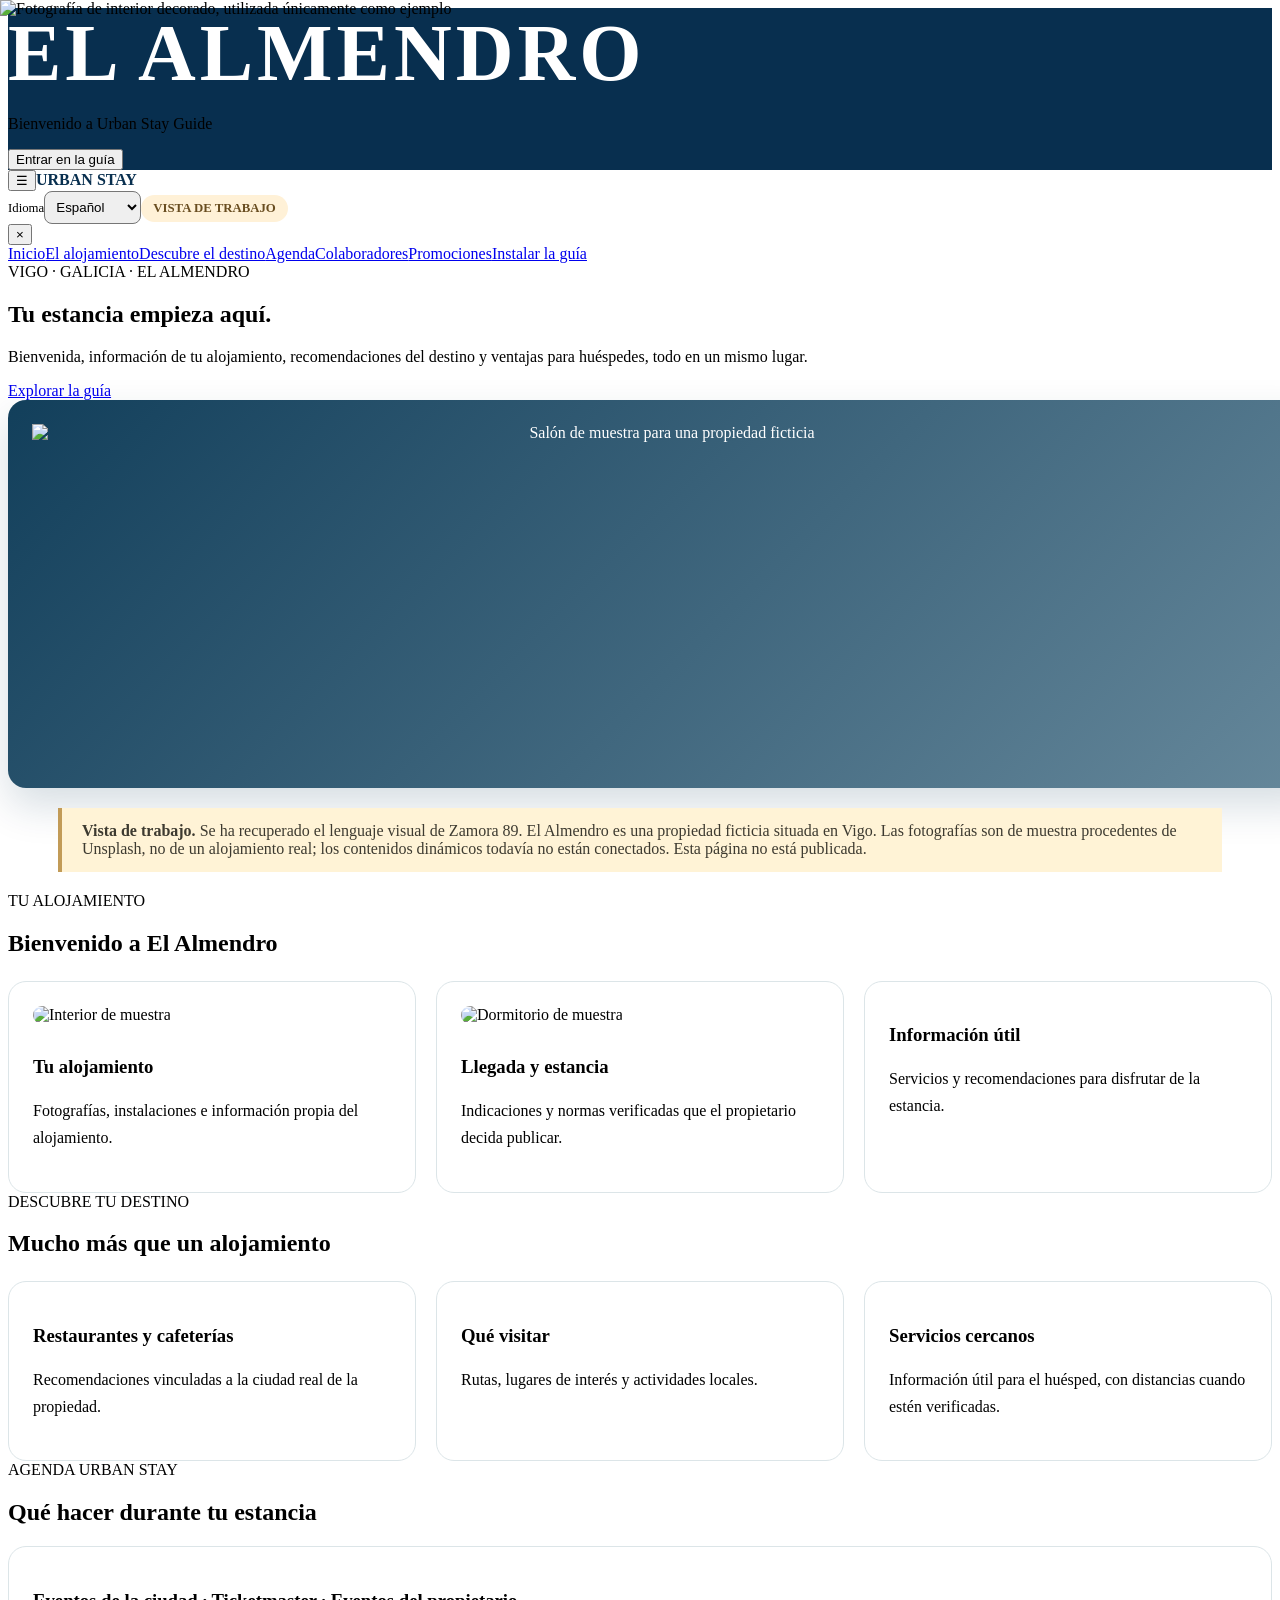
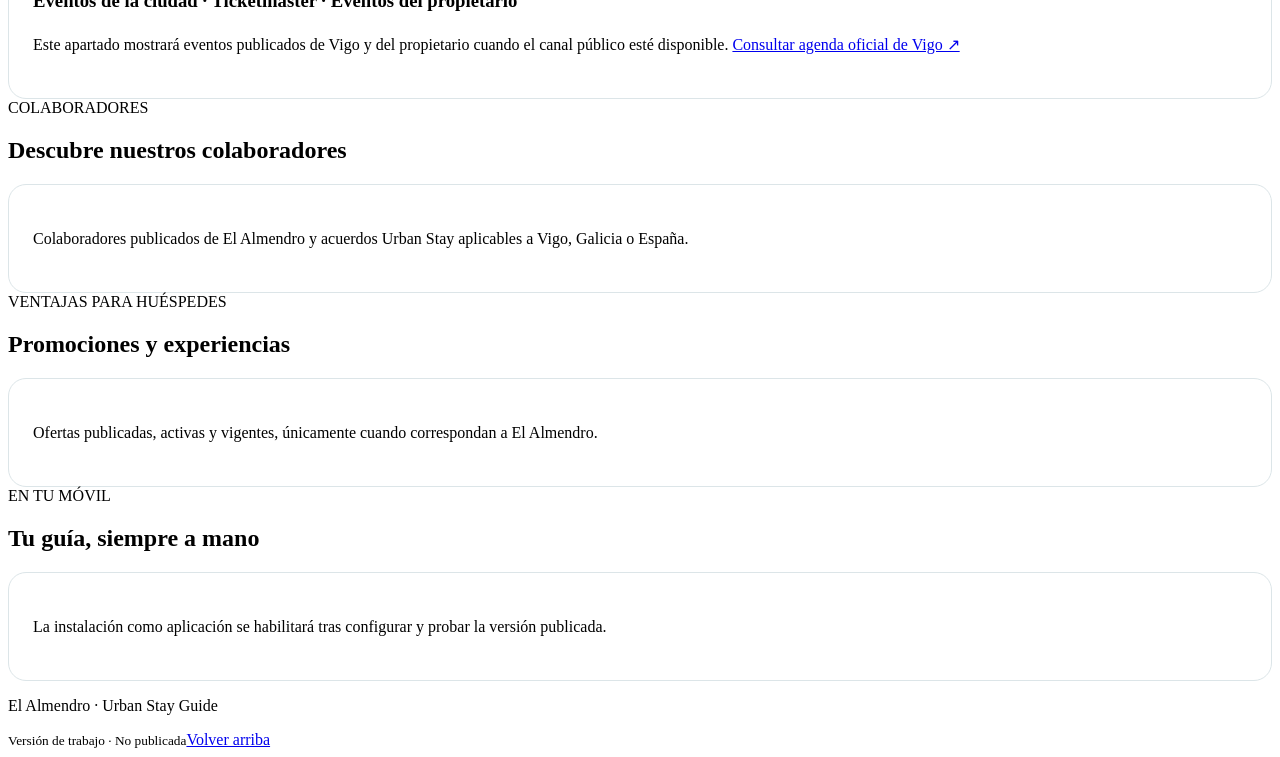
==== index.html @ 20707f58 "Add El Almendro preview index.html" ====
<!doctype html>
<html lang="es" data-property-slug="el-almendro" data-public-api="https://wojfialcbjkviwyjiaqa.supabase.co/functions/v1/guest-guide-feed"><head><meta charset="utf-8"><meta name="viewport" content="width=device-width,initial-scale=1,viewport-fit=cover"><meta name="robots" content="noindex,nofollow"><meta name="theme-color" content="#082f4f"><title>El Almendro · Urban Stay Guide | Vista de prueba</title>
<link rel="stylesheet" href="styles.css">
<style>.welcome{background:#082f4f}.welcome>img{position:absolute;inset:0;width:100%;height:100%;object-fit:cover}.hero .preview-photo{width:100%;min-height:340px;object-fit:cover;border-radius:18px;box-shadow:0 18px 40px rgba(8,47,79,.16)}.sample-photo{width:100%;height:205px;object-fit:cover;border-radius:13px;margin-bottom:14px}.photo-caption{font-size:.8rem;color:#687b84}.guide-panel{overflow:hidden}.welcome__content h1{color:#fff}.welcome__content{position:relative}.preview-note{padding:14px 20px;background:#fff3d6;border-left:4px solid #c29b57;color:#3d3a30;margin:20px auto;max-width:1120px}.section{scroll-margin-top:90px}.preview-photo{display:grid;place-items:center;min-height:280px;background:linear-gradient(135deg,#123f5b,#66889b);color:#fff;text-align:center;padding:24px;border-radius:16px}.guide-panel{background:#fff;border:1px solid #dce5e8;border-radius:18px;padding:24px}.guide-panel p{line-height:1.7}.preview-grid{display:grid;grid-template-columns:repeat(auto-fit,minmax(240px,1fr));gap:20px;margin-top:24px}.preview-badge{display:inline-block;background:#fff1d7;color:#694d20;padding:6px 12px;border-radius:99px;font-size:.8rem;font-weight:700}</style>
</head><body>
<div class="welcome" id="welcome"><img src="https://images.unsplash.com/photo-1600210492486-724fe5c67fb0?auto=format&fit=crop&w=1600&q=85" alt="Fotografía de interior decorado, utilizada únicamente como ejemplo"><div class="welcome__shade"></div><div class="welcome__content"><div style="font-size:clamp(2rem,8vw,5rem);font-weight:800;letter-spacing:.05em;color:white">EL ALMENDRO</div><p>Bienvenido a Urban Stay Guide</p><button class="button button--gold" id="enterBtn">Entrar en la guía</button></div></div>
<header class="topbar"><button class="icon-button" id="menuBtn" aria-expanded="false" aria-label="Abrir menú">☰</button><a class="brand" href="#inicio" style="font-weight:800;color:#082f4f;text-decoration:none">URBAN STAY</a><div class="topbar__actions"><label for="guide-language" style="font-size:.8rem">Idioma</label><select id="guide-language" aria-label="Idioma de la guía" style="padding:7px;border-radius:8px"><option value="es">Español</option><option value="en">English</option><option value="fr">Français</option><option value="pt">Português</option><option value="de">Deutsch</option></select><span class="preview-badge">VISTA DE TRABAJO</span></div></header>
<aside class="drawer" id="drawer" aria-hidden="true"><button class="drawer__close" id="closeMenu" aria-label="Cerrar menú">×</button><nav><a href="#inicio">Inicio</a><a href="#apartamento">El alojamiento</a><a href="#destino">Descubre el destino</a><a href="#eventos">Agenda</a><a href="#colaboradores">Colaboradores</a><a href="#promociones">Promociones</a><a href="#instalar">Instalar la guía</a></nav></aside><div class="scrim" id="scrim"></div>
<main><section class="hero section" id="inicio"><div class="hero__copy"><span class="eyebrow">VIGO · GALICIA · EL ALMENDRO</span><h1>Tu estancia empieza aquí.</h1><p>Bienvenida, información de tu alojamiento, recomendaciones del destino y ventajas para huéspedes, todo en un mismo lugar.</p><div class="hero__actions"><a class="button" href="#apartamento">Explorar la guía</a></div></div><img class="preview-photo" src="https://images.unsplash.com/photo-1600210492486-724fe5c67fb0?auto=format&fit=crop&w=1600&q=85" alt="Salón de muestra para una propiedad ficticia"></section>
<div class="preview-note"><strong>Vista de trabajo.</strong> Se ha recuperado el lenguaje visual de Zamora 89. El Almendro es una propiedad ficticia situada en Vigo. Las fotografías son de muestra procedentes de Unsplash, no de un alojamiento real; los contenidos dinámicos todavía no están conectados. Esta página no está publicada.</div>
<section class="section" id="apartamento"><span class="eyebrow">TU ALOJAMIENTO</span><h2>Bienvenido a El Almendro</h2><div class="preview-grid"><article class="guide-panel"><img class="sample-photo" src="https://images.unsplash.com/photo-1600607687920-4e2a09cf159d?auto=format&fit=crop&w=1100&q=85" alt="Interior de muestra"><h3>Tu alojamiento</h3><p>Fotografías, instalaciones e información propia del alojamiento.</p></article><article class="guide-panel"><img class="sample-photo" src="https://images.unsplash.com/photo-1616594039964-ae9021a400a0?auto=format&fit=crop&w=1100&q=85" alt="Dormitorio de muestra"><h3>Llegada y estancia</h3><p>Indicaciones y normas verificadas que el propietario decida publicar.</p></article><article class="guide-panel"><h3>Información útil</h3><p>Servicios y recomendaciones para disfrutar de la estancia.</p></article></div></section>
<section class="section" id="destino"><span class="eyebrow">DESCUBRE TU DESTINO</span><h2>Mucho más que un alojamiento</h2><div class="preview-grid"><article class="guide-panel"><h3>Restaurantes y cafeterías</h3><p>Recomendaciones vinculadas a la ciudad real de la propiedad.</p></article><article class="guide-panel"><h3>Qué visitar</h3><p>Rutas, lugares de interés y actividades locales.</p></article><article class="guide-panel"><h3>Servicios cercanos</h3><p>Información útil para el huésped, con distancias cuando estén verificadas.</p></article></div></section>
<section class="section" id="eventos"><span class="eyebrow">AGENDA URBAN STAY</span><h2>Qué hacer durante tu estancia</h2><div class="guide-panel"><h3>Eventos de la ciudad · Ticketmaster · Eventos del propietario</h3><p>Este apartado mostrará eventos publicados de Vigo y del propietario cuando el canal público esté disponible. <a href="https://www.turismodevigo.org/es/agenda" target="_blank" rel="noopener noreferrer">Consultar agenda oficial de Vigo ↗</a></p></div></section>
<section class="section" id="colaboradores"><span class="eyebrow">COLABORADORES</span><h2>Descubre nuestros colaboradores</h2><div class="guide-panel"><p>Colaboradores publicados de El Almendro y acuerdos Urban Stay aplicables a Vigo, Galicia o España.</p></div></section>
<section class="section" id="promociones"><span class="eyebrow">VENTAJAS PARA HUÉSPEDES</span><h2>Promociones y experiencias</h2><div class="guide-panel"><p>Ofertas publicadas, activas y vigentes, únicamente cuando correspondan a El Almendro.</p></div></section>
<section class="section" id="instalar"><span class="eyebrow">EN TU MÓVIL</span><h2>Tu guía, siempre a mano</h2><div class="guide-panel"><p>La instalación como aplicación se habilitará tras configurar y probar la versión publicada.</p></div></section>
</main><footer><p>El Almendro · Urban Stay Guide</p><small>Versión de trabajo · No publicada</small><a href="#inicio">Volver arriba</a></footer>
<script>const welcome=document.getElementById('welcome'),drawer=document.getElementById('drawer'),scrim=document.getElementById('scrim');document.getElementById('enterBtn').addEventListener('click',()=>welcome.classList.add('is-hidden'));function toggle(open){drawer.classList.toggle('is-open',open);scrim.classList.toggle('is-visible',open);drawer.setAttribute('aria-hidden',String(!open))}document.getElementById('menuBtn').addEventListener('click',()=>toggle(true));document.getElementById('closeMenu').addEventListener('click',()=>toggle(false));scrim.addEventListener('click',()=>toggle(false));drawer.querySelectorAll('a').forEach(a=>a.addEventListener('click',()=>toggle(false)));</script><script src="guide-languages.js"></script><script src="public-guide-adapter.js"></script></body></html>
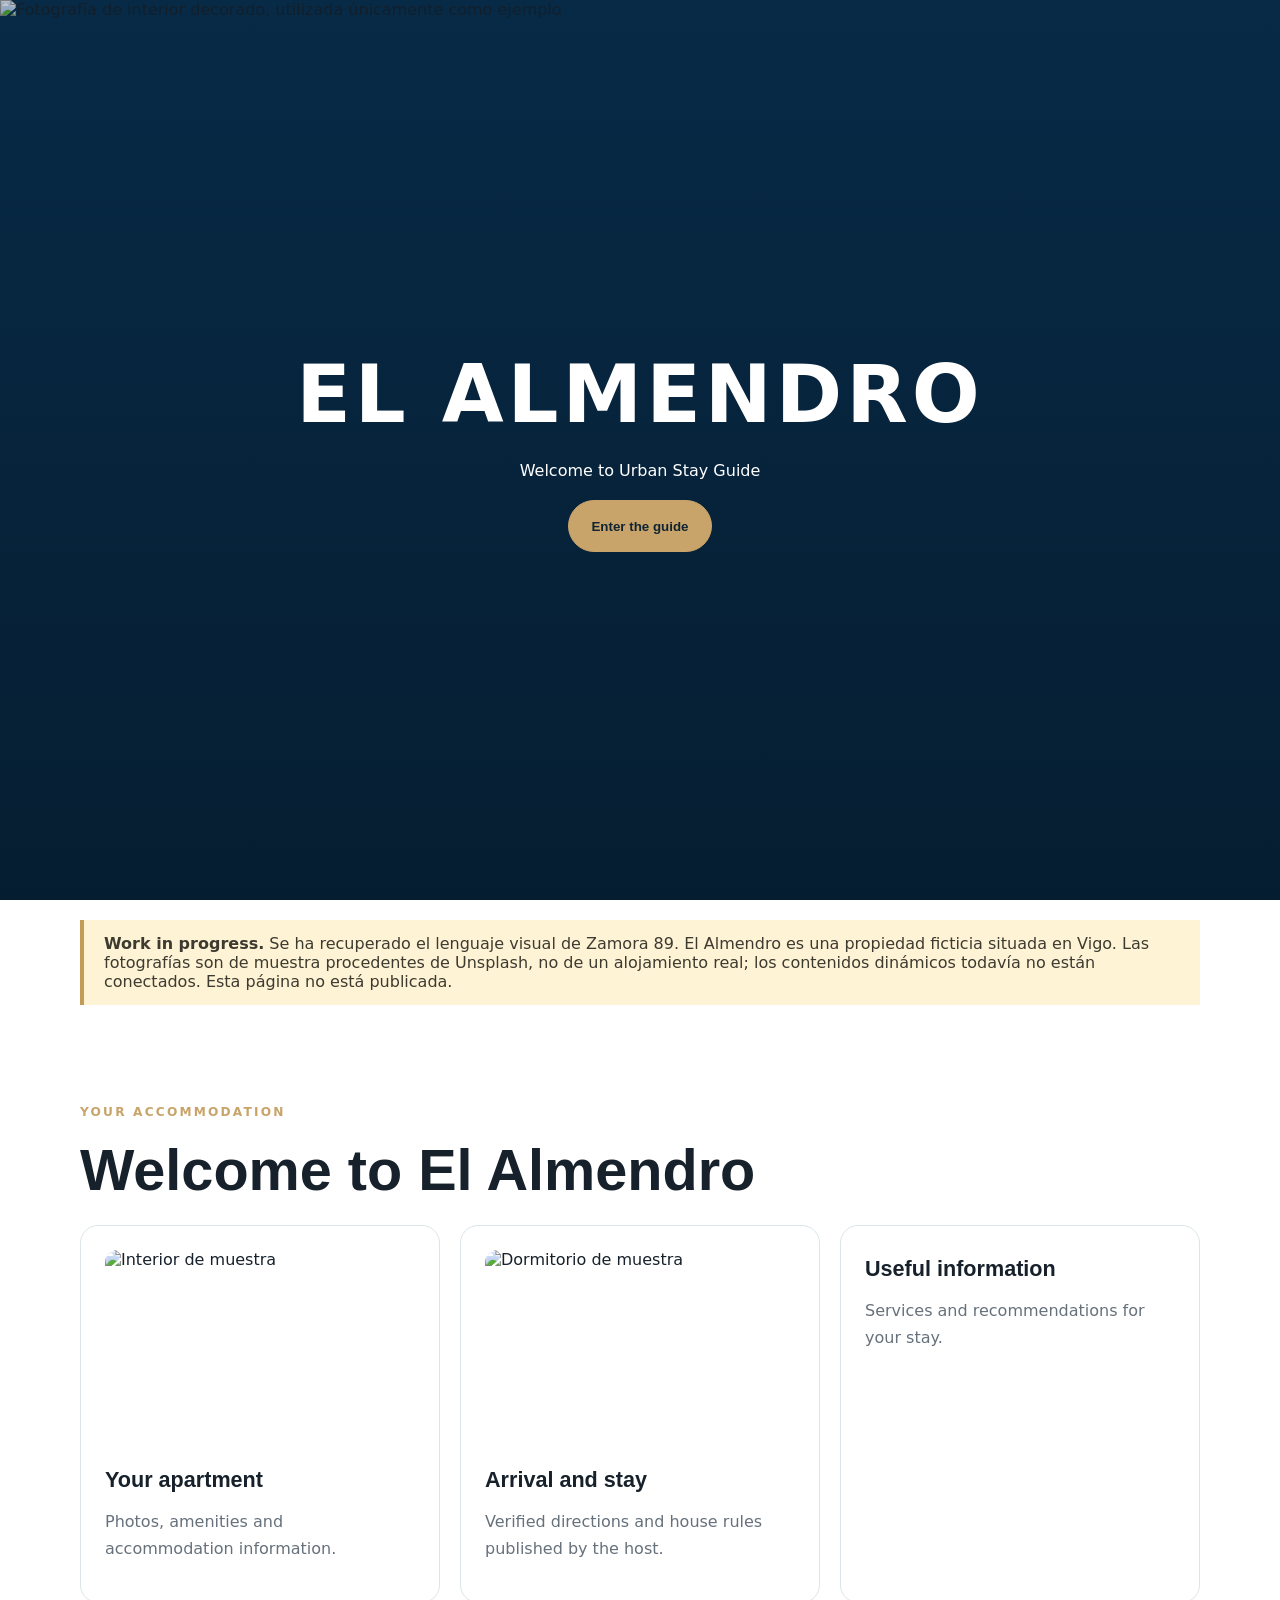
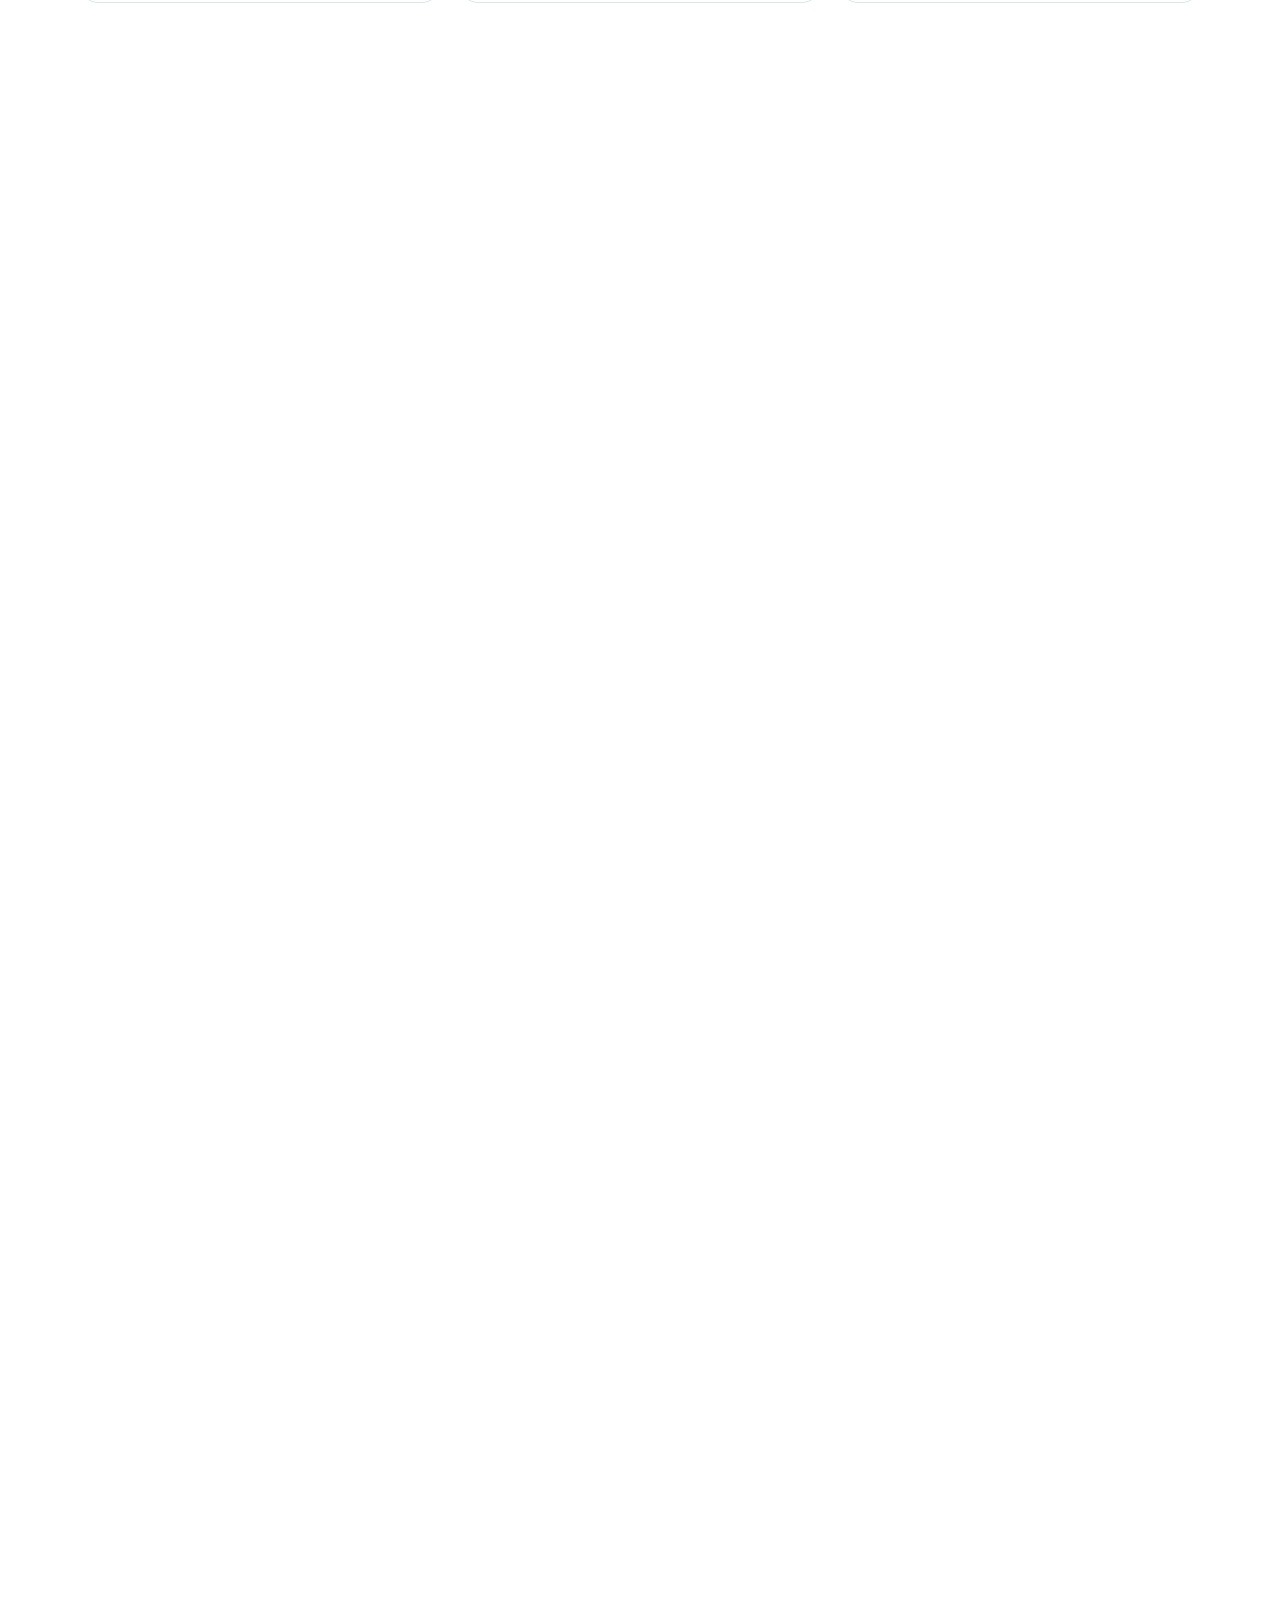
==== commit 7a705473: "Add events section with updated activity details Added events section with updated information about" ====
--- a/index.html
+++ b/index.html
@@ -10,9 +10,9 @@
 <div class="preview-note"><strong>Vista de trabajo.</strong> Se ha recuperado el lenguaje visual de Zamora 89. El Almendro es una propiedad ficticia situada en Vigo. Las fotografías son de muestra procedentes de Unsplash, no de un alojamiento real; los contenidos dinámicos todavía no están conectados. Esta página no está publicada.</div>
 <section class="section" id="apartamento"><span class="eyebrow">TU ALOJAMIENTO</span><h2>Bienvenido a El Almendro</h2><div class="preview-grid"><article class="guide-panel"><img class="sample-photo" src="https://images.unsplash.com/photo-1600607687920-4e2a09cf159d?auto=format&fit=crop&w=1100&q=85" alt="Interior de muestra"><h3>Tu alojamiento</h3><p>Fotografías, instalaciones e información propia del alojamiento.</p></article><article class="guide-panel"><img class="sample-photo" src="https://images.unsplash.com/photo-1616594039964-ae9021a400a0?auto=format&fit=crop&w=1100&q=85" alt="Dormitorio de muestra"><h3>Llegada y estancia</h3><p>Indicaciones y normas verificadas que el propietario decida publicar.</p></article><article class="guide-panel"><h3>Información útil</h3><p>Servicios y recomendaciones para disfrutar de la estancia.</p></article></div></section>
 <section class="section" id="destino"><span class="eyebrow">DESCUBRE TU DESTINO</span><h2>Mucho más que un alojamiento</h2><div class="preview-grid"><article class="guide-panel"><h3>Restaurantes y cafeterías</h3><p>Recomendaciones vinculadas a la ciudad real de la propiedad.</p></article><article class="guide-panel"><h3>Qué visitar</h3><p>Rutas, lugares de interés y actividades locales.</p></article><article class="guide-panel"><h3>Servicios cercanos</h3><p>Información útil para el huésped, con distancias cuando estén verificadas.</p></article></div></section>
-<section class="section" id="eventos"><span class="eyebrow">AGENDA URBAN STAY</span><h2>Qué hacer durante tu estancia</h2><div class="guide-panel"><h3>Eventos de la ciudad · Ticketmaster · Eventos del propietario</h3><p>Este apartado mostrará eventos publicados de Vigo y del propietario cuando el canal público esté disponible. <a href="https://www.turismodevigo.org/es/agenda" target="_blank" rel="noopener noreferrer">Consultar agenda oficial de Vigo ↗</a></p></div></section>
+<section class="section" id="eventos"><span class="eyebrow">AGENDA URBAN STAY</span><h2>Qué hacer durante tu estancia</h2><div class="guide-panel"><h3>Eventos de la ciudad · Ticketmaster · Eventos del propietario</h3><p>Descubre los próximos conciertos, espectáculos y actividades de Vigo. Agenda actualizada automáticamente por Urban Stay.</p></div></section>
 <section class="section" id="colaboradores"><span class="eyebrow">COLABORADORES</span><h2>Descubre nuestros colaboradores</h2><div class="guide-panel"><p>Colaboradores publicados de El Almendro y acuerdos Urban Stay aplicables a Vigo, Galicia o España.</p></div></section>
 <section class="section" id="promociones"><span class="eyebrow">VENTAJAS PARA HUÉSPEDES</span><h2>Promociones y experiencias</h2><div class="guide-panel"><p>Ofertas publicadas, activas y vigentes, únicamente cuando correspondan a El Almendro.</p></div></section>
 <section class="section" id="instalar"><span class="eyebrow">EN TU MÓVIL</span><h2>Tu guía, siempre a mano</h2><div class="guide-panel"><p>La instalación como aplicación se habilitará tras configurar y probar la versión publicada.</p></div></section>
 </main><footer><p>El Almendro · Urban Stay Guide</p><small>Versión de trabajo · No publicada</small><a href="#inicio">Volver arriba</a></footer>
-<script>const welcome=document.getElementById('welcome'),drawer=document.getElementById('drawer'),scrim=document.getElementById('scrim');document.getElementById('enterBtn').addEventListener('click',()=>welcome.classList.add('is-hidden'));function toggle(open){drawer.classList.toggle('is-open',open);scrim.classList.toggle('is-visible',open);drawer.setAttribute('aria-hidden',String(!open))}document.getElementById('menuBtn').addEventListener('click',()=>toggle(true));document.getElementById('closeMenu').addEventListener('click',()=>toggle(false));scrim.addEventListener('click',()=>toggle(false));drawer.querySelectorAll('a').forEach(a=>a.addEventListener('click',()=>toggle(false)));</script><script src="guide-languages.js"></script><script src="public-guide-adapter.js"></script></body></html>+<script>const welcome=document.getElementById('welcome'),drawer=document.getElementById('drawer'),scrim=document.getElementById('scrim');document.getElementById('enterBtn').addEventListener('click',()=>welcome.classList.add('is-hidden'));function toggle(open){drawer.classList.toggle('is-open',open);scrim.classList.toggle('is-visible',open);drawer.setAttribute('aria-hidden',String(!open))}document.getElementById('menuBtn').addEventListener('click',()=>toggle(true));document.getElementById('closeMenu').addEventListener('click',()=>toggle(false));scrim.addEventListener('click',()=>toggle(false));drawer.querySelectorAll('a').forEach(a=>a.addEventListener('click',()=>toggle(false)));</script><script src="guide-languages.js"></script><script src="public-guide-adapter.js"></script></body></html>
--- a/styles.css
+++ b/styles.css
@@ -0,0 +1,149 @@
+:root{--blue:#082f4f;--blue2:#0f4d70;--gold:#c8a46a;--ink:#17212b;--muted:#66717c;--paper:#fff;--tint:#f3f6f7;--line:#dfe5e8;--radius:22px;--shadow:0 18px 50px rgba(8,47,79,.13)}*{box-sizing:border-box}html{scroll-behavior:smooth}body{margin:0;font-family:Inter,system-ui,sans-serif;color:var(--ink);background:var(--paper)}img{display:block;max-width:100%}a{color:inherit;text-decoration:none}button,a{touch-action:manipulation}.section{padding:76px max(20px,calc((100vw - 1120px)/2))}.section--compact{padding-top:30px;padding-bottom:30px}.section--tint{background:var(--tint)}.eyebrow{font-size:.76rem;letter-spacing:.18em;font-weight:800;color:var(--gold)}h1,h2,h3{font-family:Manrope,sans-serif;margin:.35em 0;line-height:1.06}h1{font-size:clamp(2.5rem,7vw,5.7rem)}h2{font-size:clamp(2rem,5vw,3.6rem)}h3{font-size:1.35rem}p{line-height:1.7;color:var(--muted)}.center{text-align:center}.muted{color:var(--muted)}.button{display:inline-flex;align-items:center;justify-content:center;min-height:52px;padding:0 22px;border-radius:999px;background:var(--blue);color:#fff;font-weight:800;border:1px solid var(--blue);cursor:pointer}.button--outline{background:transparent;color:var(--blue)}.button--gold{background:var(--gold);border-color:var(--gold);color:#102433}.button--small{min-height:42px;font-size:.88rem}.topbar{position:sticky;top:0;z-index:30;height:66px;display:flex;align-items:center;justify-content:space-between;padding:0 18px;background:rgba(255,255,255,.9);backdrop-filter:blur(18px);border-bottom:1px solid rgba(8,47,79,.08)}.brand img{width:46px;height:46px;object-fit:contain}.icon-button{width:44px;height:44px;border:0;background:transparent;font-size:1.45rem;color:var(--blue);display:grid;place-items:center}.welcome{position:fixed;inset:0;z-index:100;background:var(--blue);display:grid;place-items:center;transition:.65s ease}.welcome.is-hidden{opacity:0;visibility:hidden}.welcome>img{position:absolute;inset:0;width:100%;height:100%;object-fit:cover}.welcome__shade{position:absolute;inset:0;background:linear-gradient(180deg,rgba(5,27,45,.25),rgba(5,27,45,.88))}.welcome__content{position:relative;z-index:1;text-align:center;color:#fff;padding:30px}.welcome__content p{color:#fff}.welcome__logo{width:min(78vw,380px);margin:auto;filter:drop-shadow(0 10px 30px rgba(0,0,0,.25))}.drawer{position:fixed;z-index:70;inset:0 auto 0 0;width:min(86vw,380px);background:var(--blue);color:#fff;padding:80px 34px;transform:translateX(-102%);transition:.3s}.drawer.is-open{transform:none}.drawer nav{display:grid;gap:22px}.drawer nav a{font-size:1.25rem;font-weight:800}.drawer__close{position:absolute;right:20px;top:16px;border:0;background:transparent;color:#fff;font-size:2.2rem}.scrim{position:fixed;z-index:60;inset:0;background:rgba(0,0,0,.42);opacity:0;visibility:hidden;transition:.3s}.scrim.is-visible{opacity:1;visibility:visible}.hero{min-height:calc(100svh - 66px);display:grid;grid-template-columns:1fr 1fr;gap:48px;align-items:center;background:linear-gradient(135deg,#f7f9fa 55%,#e8f0f3)}.hero__copy p{max-width:590px;font-size:1.08rem}.hero__actions,.action-row{display:flex;gap:12px;flex-wrap:wrap;margin-top:24px}.hero>img{width:100%;height:min(54vh,560px);object-fit:cover;border-radius:28px;box-shadow:var(--shadow)}.quick-grid{display:grid;grid-template-columns:repeat(4,1fr);gap:15px}.quick-card{padding:24px;border:1px solid var(--line);border-radius:var(--radius);display:grid;gap:7px;background:#fff;transition:.2s}.quick-card:hover{transform:translateY(-3px);box-shadow:var(--shadow)}.quick-card>span{font-size:1.6rem;color:var(--gold)}.quick-card small{color:var(--muted)}.section-heading{max-width:760px;margin:0 auto 38px;text-align:center}.facts{display:grid;grid-template-columns:repeat(4,1fr);gap:12px;max-width:820px;margin:0 auto 28px}.facts div{text-align:center;padding:22px;border-radius:18px;background:var(--tint)}.facts strong{display:block;font:800 1.8rem Manrope;color:var(--blue)}.facts span{font-size:.86rem;color:var(--muted)}.action-row{justify-content:center}.subheading{text-align:center;margin-top:58px}.gallery{display:grid;grid-template-columns:repeat(3,1fr);gap:18px}.photo-card{border-radius:var(--radius);overflow:hidden;background:#fff;box-shadow:0 10px 30px rgba(8,47,79,.09)}.photo-card img{width:100%;height:210px;object-fit:cover}.photo-card div{display:flex;justify-content:space-between;gap:10px;padding:18px}.photo-card span{font-size:.86rem;color:var(--muted)}.split-feature{margin-top:56px;display:grid;grid-template-columns:1.2fr .8fr;gap:38px;align-items:center;background:var(--blue);color:#fff;border-radius:30px;overflow:hidden}.split-feature img{width:100%;height:360px;object-fit:cover}.split-feature>div{padding:34px}.checklist{columns:2;padding:0;list-style:none}.checklist li{margin:10px 0}.checklist li:before{content:'✓';color:var(--gold);margin-right:8px}.info-panels{display:grid;grid-template-columns:1fr 1fr;gap:18px;margin-top:22px}.info-panel{padding:30px;border:1px solid var(--line);border-radius:var(--radius)}.panel-icon{font-size:1.8rem;color:var(--gold)}.destination-grid{display:grid;grid-template-columns:repeat(3,1fr);gap:16px}.destination-grid a,.restaurant-list a{padding:25px;border-radius:var(--radius);background:#fff;border:1px solid var(--line);display:grid;gap:7px}.destination-grid span,.restaurant-list span{color:var(--muted)}em{font-style:normal;color:var(--blue2);font-weight:800;font-size:.86rem}.restaurant-list{display:grid;grid-template-columns:repeat(3,1fr);gap:14px}.service-grid{display:grid;grid-template-columns:repeat(2,1fr);gap:14px}.service-card{display:grid;grid-template-columns:48px 1fr auto;align-items:center;gap:14px;padding:20px;background:#fff;border:1px solid var(--line);border-radius:20px}.service-card>span{width:48px;height:48px;border-radius:16px;background:var(--tint);display:grid;place-items:center;font-weight:900;color:var(--blue)}.service-card small{display:block;color:var(--muted);margin-top:4px}.service-card--featured{border-color:var(--gold);box-shadow:0 10px 26px rgba(200,164,106,.18)}.checkout-list{max-width:760px;margin:auto;display:grid;gap:12px}.checkout-list label{padding:20px;border:1px solid var(--line);border-radius:18px}.checkout-list input{width:20px;height:20px;margin-right:10px;vertical-align:middle}.experience{display:grid;grid-template-columns:1fr 1fr;gap:45px;align-items:center;background:var(--blue);color:#fff}.experience>img{height:390px;width:100%;object-fit:cover;border-radius:24px}.experience p{color:#d9e5eb}.text-link{display:block;margin-top:18px;text-decoration:underline;color:#fff}.whatsapp-float{position:fixed;z-index:25;right:18px;bottom:18px;width:58px;height:58px;border-radius:50%;display:grid;place-items:center;background:#25d366;color:#fff;font-weight:900;box-shadow:0 12px 28px rgba(0,0,0,.2)}.install-button{position:fixed;z-index:24;left:18px;bottom:18px;border:0;border-radius:999px;background:var(--gold);padding:14px 18px;font-weight:800}.install-button[hidden]{display:none}footer{padding:45px 20px;text-align:center;background:#061f33;color:#fff}footer img{width:60px;margin:auto}footer div{display:flex;justify-content:center;gap:18px}footer p{color:#c8d4dc}@media(max-width:820px){.section{padding:58px 18px}.hero{grid-template-columns:1fr;padding-top:42px}.hero>img{height:38vh}.quick-grid,.facts{grid-template-columns:1fr 1fr}.gallery,.destination-grid,.restaurant-list{grid-template-columns:1fr 1fr}.split-feature,.experience{grid-template-columns:1fr}.split-feature img,.experience>img{height:270px}.service-grid{grid-template-columns:1fr}}@media(max-width:540px){h1{font-size:2.65rem}.quick-grid,.gallery,.destination-grid,.restaurant-list{grid-template-columns:1fr}.photo-card img{height:190px}.service-card{grid-template-columns:44px 1fr}.service-card em{grid-column:2}.facts{gap:8px}.facts div{padding:16px 6px}.facts strong{font-size:1.35rem}.action-row .button{flex:1}.checklist{columns:1}.welcome__logo{width:88vw}}
+
+/* v3.0 final refinements */
+html{scroll-padding-top:82px;scroll-behavior:smooth}body{overflow-x:hidden}.section{content-visibility:auto;contain-intrinsic-size:800px}.hero,.welcome{content-visibility:visible}.topbar{box-shadow:0 8px 30px rgba(8,47,79,.06)}.button{transition:transform .18s ease,box-shadow .18s ease,background .18s ease}.button:hover{transform:translateY(-2px);box-shadow:0 10px 24px rgba(8,47,79,.16)}.button:focus-visible,a:focus-visible,button:focus-visible{outline:3px solid rgba(200,164,106,.65);outline-offset:3px}.quick-card,.destination-grid a,.restaurant-list a,.service-card,.photo-card{transition:transform .2s ease,box-shadow .2s ease,border-color .2s ease}.destination-grid a:hover,.restaurant-list a:hover,.service-card:hover,.photo-card:hover{transform:translateY(-3px);box-shadow:var(--shadow);border-color:rgba(200,164,106,.55)}.wifi-panel{grid-column:1/-1;display:grid;grid-template-columns:1fr auto;align-items:center;gap:34px;background:linear-gradient(135deg,#fff,#f2f7f9);border-color:rgba(8,47,79,.14)}.wifi-data{display:grid;grid-template-columns:1fr 1fr;gap:12px;margin:20px 0}.wifi-data div{padding:14px 16px;border:1px solid var(--line);border-radius:16px;background:#fff}.wifi-data dt{font-size:.78rem;text-transform:uppercase;letter-spacing:.08em;color:var(--muted);font-weight:800}.wifi-data dd{margin:6px 0 0;color:var(--blue);font-weight:800;overflow-wrap:anywhere}.wifi-actions{display:flex;gap:10px;flex-wrap:wrap}.wifi-note{font-size:.88rem;margin-bottom:0}.wifi-qr{width:190px;height:190px;border-radius:18px;padding:10px;background:#fff;box-shadow:0 12px 30px rgba(8,47,79,.12)}.toast{position:fixed;left:50%;bottom:24px;z-index:120;transform:translate(-50%,25px);opacity:0;pointer-events:none;background:#061f33;color:#fff;padding:12px 18px;border-radius:999px;font-weight:700;box-shadow:0 14px 35px rgba(0,0,0,.25);transition:.25s}.toast.is-visible{opacity:1;transform:translate(-50%,0)}noscript{display:block;padding:12px;text-align:center;background:#fff3cd;color:#664d03}.photo-card img{transition:transform .45s ease}.photo-card:hover img{transform:scale(1.025)}@media (prefers-reduced-motion:reduce){html{scroll-behavior:auto}*,*:before,*:after{animation-duration:.01ms!important;transition-duration:.01ms!important}}@media(max-width:700px){.wifi-panel{grid-template-columns:1fr}.wifi-qr{width:170px;height:170px;margin:auto}.wifi-data{grid-template-columns:1fr}.hero{min-height:auto}.hero>img{height:300px}.section-heading{margin-bottom:28px}}@media(max-width:540px){.hero>img{height:245px;border-radius:20px}.welcome__content{padding:20px}.wifi-actions .button{width:100%}}
+
+/* Zamora 89 beta */
+.brand--text{font:800 1.15rem Manrope,sans-serif;letter-spacing:.08em;color:var(--blue);border:2px solid var(--blue);border-radius:10px;padding:7px 9px}.wordmark{display:grid;justify-items:center;color:#fff;margin-bottom:18px}.wordmark b{font:800 clamp(4rem,16vw,8rem) Manrope,sans-serif;line-height:.85;letter-spacing:-.08em}.wordmark span{font:800 clamp(1.35rem,5vw,2.3rem) Manrope,sans-serif;letter-spacing:.18em;margin-top:18px}.wordmark small{font-weight:700;letter-spacing:.22em;margin-top:8px}.footer-mark{width:62px;height:62px;border:2px solid #fff;border-radius:16px;display:grid;place-items:center;margin:0 auto 16px;font:800 1.2rem Manrope,sans-serif}.wellness{margin-top:28px}.wellness p{color:#d9e5eb}.gallery--baths{grid-template-columns:repeat(4,1fr)}@media(max-width:820px){.gallery--baths{grid-template-columns:repeat(2,1fr)}}@media(max-width:540px){.gallery--baths{grid-template-columns:1fr}}
+
+/* v0.2 · cierre y valoración */
+.section--review{padding-top:clamp(3rem,8vw,7rem);padding-bottom:clamp(3rem,8vw,7rem);background:#082f4f;color:#fff}
+.review-panel{max-width:880px;margin:0 auto;text-align:center;padding:clamp(2rem,6vw,4.5rem);border:1px solid rgba(255,255,255,.18);border-radius:28px;background:rgba(255,255,255,.06)}
+.review-panel h2{margin:.6rem 0 1rem;font-size:clamp(2rem,5vw,4rem);line-height:1.05}
+.review-panel>p{max-width:650px;margin-left:auto;margin-right:auto;color:rgba(255,255,255,.82)}
+.review-actions{display:flex;flex-wrap:wrap;gap:1rem;align-items:center;justify-content:center;margin-top:2rem}
+.review-actions .text-link{color:#fff;text-decoration:underline;text-underline-offset:5px;font-weight:700;padding:.8rem 1rem}
+.review-note{font-size:.9rem;margin-top:1.5rem!important;color:rgba(255,255,255,.65)!important}
+@media(max-width:640px){.review-actions{flex-direction:column}.review-actions .button,.review-actions .text-link{width:100%;text-align:center}}
+
+/* v1.2 · distancias, tiempos y precios */
+.route-meta{display:flex;flex-wrap:wrap;gap:7px;margin-top:7px}.route-meta b{font-size:.76rem;line-height:1.25;color:var(--blue);background:var(--tint);border:1px solid var(--line);border-radius:999px;padding:7px 10px}.section--tint .route-meta b{background:#fff}.restaurant-list--details a,.travel-grid a{min-height:190px;align-content:start}.restaurant-list--details em,.travel-grid em{margin-top:auto;padding-top:8px}.estimate-note{max-width:850px;margin:24px auto 0;text-align:center;font-size:.86rem}.restaurant-list--details strong,.travel-grid strong{font-size:1.08rem}@media(max-width:540px){.restaurant-list--details a,.travel-grid a{min-height:auto}.route-meta{gap:6px}.route-meta b{font-size:.73rem}}
+
+
+/* v2.0 local premium preview */
+.section--arrival{background:linear-gradient(180deg,#fff 0%,#f7f4ee 100%)}
+.arrival-grid{display:grid;grid-template-columns:1.15fr .85fr;grid-template-rows:repeat(2,minmax(220px,310px));gap:18px}
+.arrival-card{position:relative;margin:0;border-radius:26px;overflow:hidden;background:#082f4f;box-shadow:var(--shadow)}
+.arrival-card--large{grid-row:span 2}.arrival-card--wide{display:none}
+.arrival-card img{width:100%;height:100%;object-fit:cover;transition:transform .45s ease}
+.arrival-card:hover img{transform:scale(1.025)}
+.arrival-card figcaption{position:absolute;left:0;right:0;bottom:0;padding:55px 22px 20px;color:#fff;background:linear-gradient(transparent,rgba(3,22,38,.9))}
+.arrival-card figcaption strong,.arrival-card figcaption span{display:block}
+.arrival-card figcaption span{font-size:.9rem;opacity:.85;margin-top:5px}
+.wifi-photo{display:grid;gap:14px;width:min(100%,620px);margin:auto;padding:16px;border:1px solid var(--line);border-radius:28px;background:#fff;box-shadow:var(--shadow);cursor:zoom-in;font:800 1rem Inter;color:var(--blue)}
+.wifi-photo img{width:100%;max-height:620px;object-fit:contain;border-radius:18px}
+.wifi-photo span{padding:4px 10px 10px}
+.lightbox{position:fixed;inset:0;z-index:200;display:grid;place-items:center;padding:22px;background:rgba(3,18,30,.94);opacity:0;visibility:hidden;transition:.25s}
+.lightbox.is-open{opacity:1;visibility:visible}
+.lightbox img{max-width:min(94vw,760px);max-height:90vh;border-radius:20px;box-shadow:0 25px 80px rgba(0,0,0,.45)}
+.lightbox__close{position:fixed;right:18px;top:14px;width:48px;height:48px;border:0;border-radius:50%;background:#fff;color:#082f4f;font-size:2rem;cursor:pointer}
+.brand img{border-radius:50%}
+footer img{width:82px;border-radius:50%;margin:0 auto 14px}
+@media(max-width:820px){
+  .arrival-grid{grid-template-columns:1fr 1fr;grid-template-rows:340px 230px 230px}
+  .arrival-card--large{grid-column:1/-1;grid-row:auto}
+  .arrival-card--wide{display:block;grid-column:1/-1}
+}
+@media(max-width:540px){
+  .arrival-grid{display:grid;grid-template-columns:1fr;grid-template-rows:none}
+  .arrival-card,.arrival-card--large,.arrival-card--wide{display:block;grid-column:auto;grid-row:auto;height:270px}
+  .arrival-card--large{height:430px}
+}
+
+.wifi-qr-grid{display:grid;grid-template-columns:repeat(2,minmax(0,1fr));gap:22px;max-width:820px;margin:0 auto}
+.wifi-qr-card{text-align:center;padding:28px;border:1px solid var(--line);border-radius:26px;background:#fff;box-shadow:var(--shadow)}
+.wifi-qr-card h3{margin:.35rem 0 1rem}
+.wifi-qr-card small{display:block;color:var(--muted);margin-top:10px}
+.wifi-qr-button{width:min(100%,300px);aspect-ratio:1;border:0;background:#fff;padding:12px;border-radius:20px;cursor:zoom-in}
+.wifi-qr-button img{width:100%;height:100%;object-fit:contain}
+@media(max-width:640px){.wifi-qr-grid{grid-template-columns:1fr}}
+
+/* v2.1 prueba: portal único y WiFi limpio */
+.arrival-approved{max-width:1120px;margin:0 auto;border-radius:28px;overflow:hidden;box-shadow:var(--shadow);background:#061f33}
+.arrival-approved img{width:100%;height:auto;display:block}
+.wifi-clean-card{max-width:900px;margin:0 auto;display:grid;grid-template-columns:1fr 310px;align-items:center;gap:34px;padding:34px;border:1px solid var(--line);border-radius:28px;background:#fff;box-shadow:var(--shadow)}
+.wifi-clean-info{display:grid;gap:18px;align-content:center}
+.wifi-icon{width:58px;height:58px;border-radius:18px;display:grid;place-items:center;background:var(--blue);color:var(--gold);font-size:2rem;font-weight:900}
+.wifi-field small{display:block;color:var(--gold);font-size:.72rem;letter-spacing:.16em;font-weight:800;margin-bottom:7px}
+.wifi-field strong{display:block;color:var(--blue);font:800 clamp(1.05rem,3vw,1.45rem) Manrope,sans-serif;overflow-wrap:anywhere}
+.wifi-divider{height:1px;background:linear-gradient(90deg,var(--gold),rgba(200,164,106,0))}
+.wifi-clean-info .button{justify-self:start}
+.wifi-clean-qr{border:0;background:#fff;padding:15px;border-radius:22px;cursor:zoom-in;box-shadow:0 12px 30px rgba(8,47,79,.12);color:var(--blue);font-weight:800}
+.wifi-clean-qr img{width:100%;aspect-ratio:1;object-fit:contain}
+.wifi-clean-qr span{display:block;padding:9px 4px 2px}
+@media(max-width:760px){.wifi-clean-card{grid-template-columns:1fr;padding:24px}.wifi-clean-qr{width:min(100%,320px);margin:auto}.wifi-clean-info .button{width:100%}}
+
+
+/* Release 2.0 · instalación Android e iPhone */
+.section--install{background:linear-gradient(145deg,#061f33,#0b3e63);color:#fff}
+.section--install .section-heading p{color:#d8e4eb}
+.install-grid{display:grid;grid-template-columns:repeat(2,minmax(0,1fr));gap:20px;max-width:960px;margin:0 auto}
+.install-card{padding:32px;border-radius:28px;background:rgba(255,255,255,.08);border:1px solid rgba(255,255,255,.18);backdrop-filter:blur(12px)}
+.install-card h3{font-size:1.55rem;margin:.55rem 0 1rem}
+.install-card ol{padding-left:1.25rem;color:#e7eef2;line-height:1.75;min-height:185px}
+.install-card li+li{margin-top:.4rem}
+.install-card__icon{width:58px;height:58px;display:grid;place-items:center;border-radius:18px;background:var(--gold);color:#102433;font:800 1.45rem Manrope;margin-bottom:22px}
+.install-card .button--outline{border-color:#fff;color:#fff}
+.install-card .button--outline:hover{background:#fff;color:var(--blue)}
+.install-status{font-size:.82rem;color:#c8d6de;margin:.8rem 0 0}
+.install-benefits{display:flex;justify-content:center;gap:10px;flex-wrap:wrap;margin:28px auto 0}
+.install-benefits span{padding:9px 14px;border:1px solid rgba(255,255,255,.2);border-radius:999px;color:#e7eef2;font-size:.84rem}
+.install-modal{position:fixed;inset:0;z-index:210;display:grid;place-items:center;padding:20px;background:rgba(3,18,30,.82);opacity:0;visibility:hidden;transition:.25s}
+.install-modal.is-open{opacity:1;visibility:visible}
+.install-modal__panel{position:relative;width:min(100%,620px);max-height:90vh;overflow:auto;padding:34px;border-radius:28px;background:#fff;color:var(--ink);box-shadow:0 30px 90px rgba(0,0,0,.35)}
+.install-modal__close{position:absolute;right:14px;top:12px;width:44px;height:44px;border:0;border-radius:50%;font-size:1.8rem;background:var(--tint);color:var(--blue);cursor:pointer}
+.iphone-steps{list-style:none;padding:0;margin:24px 0 0;display:grid;gap:14px;counter-reset:step}
+.iphone-steps li{counter-increment:step;position:relative;padding:18px 18px 18px 62px;border:1px solid var(--line);border-radius:18px}
+.iphone-steps li:before{content:counter(step);position:absolute;left:16px;top:16px;width:32px;height:32px;display:grid;place-items:center;border-radius:50%;background:var(--blue);color:#fff;font-weight:800}
+.iphone-steps strong,.iphone-steps span{display:block}
+.iphone-steps span{margin-top:4px;color:var(--muted);font-size:.9rem}
+footer small{display:block;color:#9fb3c0;margin-top:6px}
+@media(max-width:760px){.install-grid{grid-template-columns:1fr}.install-card ol{min-height:auto}.install-card .button{width:100%}}
+
+
+/* Único cambio posterior a Release 2.0: apartado de aparcamiento */
+.section--parking{background:#f7f8f8}
+.parking-guide{margin:0 auto;max-width:1180px;border-radius:24px;overflow:hidden;background:#fff;box-shadow:0 18px 50px rgba(8,47,79,.12);border:1px solid rgba(8,47,79,.08)}
+.parking-guide img{display:block;width:100%;height:auto}
+.parking-actions{display:flex;justify-content:center;gap:12px;flex-wrap:wrap;margin:24px auto 0}
+.parking-note{max-width:920px;margin:18px auto 0;padding:16px 18px;border-radius:16px;background:#eef5fa;color:#17364d;text-align:center}
+@media(max-width:700px){
+  .parking-guide{border-radius:16px}
+  .parking-actions .button{width:100%;text-align:center}
+  .parking-note{text-align:left}
+}
+
+
+/* Release 2.1 final: único añadido estructural, Eventos en Vigo */
+.section--events{background:linear-gradient(180deg,#fff,#f3f6f7)}
+.events-grid{display:grid;grid-template-columns:repeat(4,minmax(0,1fr));gap:16px}
+.event-card{min-height:230px;padding:26px;border:1px solid var(--line);border-radius:24px;background:#fff;display:flex;flex-direction:column;gap:9px;transition:transform .2s ease,box-shadow .2s ease,border-color .2s ease}
+.event-card:hover{transform:translateY(-3px);box-shadow:var(--shadow);border-color:rgba(200,164,106,.55)}
+.event-card--featured{background:var(--blue);color:#fff;border-color:var(--blue)}
+.event-card--featured small{color:#d9e5eb}
+.event-card--featured em{color:#f3cf91}
+.event-card__icon{font-size:2rem;margin-bottom:8px}
+.event-card strong{font:800 1.14rem Manrope,sans-serif}
+.event-card small{color:var(--muted);line-height:1.5}
+.event-card em{margin-top:auto}
+.events-note{max-width:860px;margin:22px auto 0;text-align:center;font-size:.9rem}
+@media(max-width:900px){.events-grid{grid-template-columns:repeat(2,minmax(0,1fr))}}
+@media(max-width:540px){.events-grid{grid-template-columns:1fr}.event-card{min-height:auto}}
+
+
+/* Ajuste final: eventos próximos con fecha */
+.events-grid--upcoming{grid-template-columns:repeat(3,minmax(0,1fr))}
+.events-grid--upcoming .event-card{min-height:210px;display:grid;grid-template-columns:auto 1fr;align-items:start;column-gap:16px}
+.events-grid--upcoming .event-card em{grid-column:1/-1}
+.event-date{width:64px;min-height:72px;border-radius:18px;background:var(--tint);display:grid;place-items:center;padding:8px;color:var(--blue);text-align:center}
+.event-date b{font:800 1.3rem Manrope,sans-serif;line-height:1}
+.event-date small{font-size:.7rem;letter-spacing:.12em;font-weight:800}
+.event-card--featured .event-date{background:var(--gold);color:#102433}
+.events-grid--upcoming .event-card div strong,
+.events-grid--upcoming .event-card div small{display:block}
+.events-grid--upcoming .event-card div small{margin-top:7px}
+@media(max-width:900px){.events-grid--upcoming{grid-template-columns:repeat(2,minmax(0,1fr))}}
+@media(max-width:540px){.events-grid--upcoming{grid-template-columns:1fr}}
+
+/* Selector de idiomas · versión final multilingüe */
+.topbar__actions{display:flex;align-items:center;gap:4px}.language-picker{position:relative}.language-toggle{height:40px;display:flex;align-items:center;gap:7px;padding:0 11px;border:1px solid var(--line);border-radius:999px;background:#fff;color:var(--blue);font-weight:800;cursor:pointer}.language-menu{position:absolute;z-index:90;right:0;top:48px;min-width:180px;padding:8px;border:1px solid var(--line);border-radius:18px;background:#fff;box-shadow:0 18px 50px rgba(8,47,79,.18);opacity:0;visibility:hidden;transform:translateY(-6px);transition:.2s}.language-menu.is-open{opacity:1;visibility:visible;transform:none}.language-menu button{width:100%;display:flex;align-items:center;gap:9px;padding:11px 12px;border:0;border-radius:12px;background:transparent;color:var(--ink);font:700 .92rem Inter,sans-serif;text-align:left;cursor:pointer}.language-menu button:hover,.language-menu button.is-active{background:var(--tint);color:var(--blue)}@media(max-width:540px){.language-toggle{padding:0 9px;font-size:.78rem}.topbar{padding:0 10px}.brand img{width:40px;height:40px}}
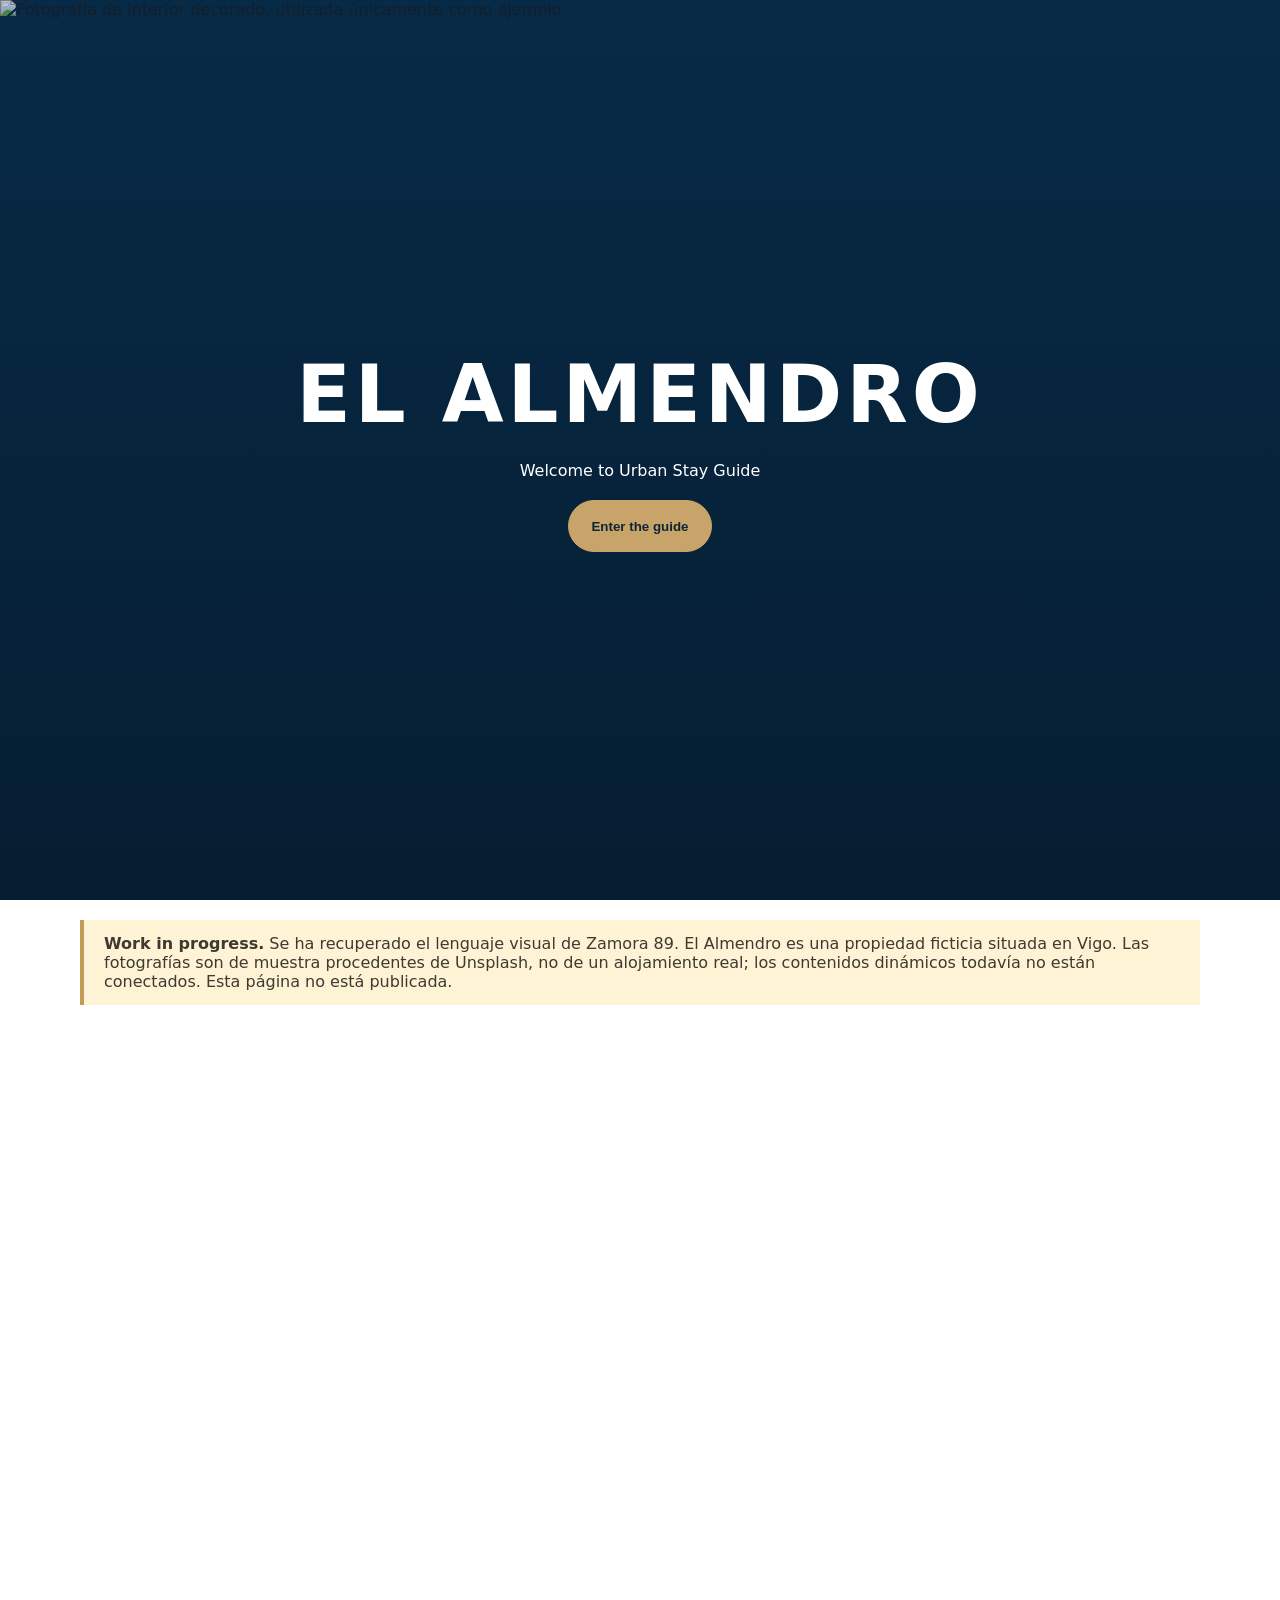
==== commit 8836c237: "Refresh public guide asset versions for updated event cards" ====
--- a/index.html
+++ b/index.html
@@ -1,6 +1,6 @@
 <!doctype html>
 <html lang="es" data-property-slug="el-almendro" data-public-api="https://wojfialcbjkviwyjiaqa.supabase.co/functions/v1/guest-guide-feed"><head><meta charset="utf-8"><meta name="viewport" content="width=device-width,initial-scale=1,viewport-fit=cover"><meta name="robots" content="noindex,nofollow"><meta name="theme-color" content="#082f4f"><title>El Almendro · Urban Stay Guide | Vista de prueba</title>
-<link rel="stylesheet" href="styles.css">
+<link rel="stylesheet" href="styles.css?v=20261104-5">
 <style>.welcome{background:#082f4f}.welcome>img{position:absolute;inset:0;width:100%;height:100%;object-fit:cover}.hero .preview-photo{width:100%;min-height:340px;object-fit:cover;border-radius:18px;box-shadow:0 18px 40px rgba(8,47,79,.16)}.sample-photo{width:100%;height:205px;object-fit:cover;border-radius:13px;margin-bottom:14px}.photo-caption{font-size:.8rem;color:#687b84}.guide-panel{overflow:hidden}.welcome__content h1{color:#fff}.welcome__content{position:relative}.preview-note{padding:14px 20px;background:#fff3d6;border-left:4px solid #c29b57;color:#3d3a30;margin:20px auto;max-width:1120px}.section{scroll-margin-top:90px}.preview-photo{display:grid;place-items:center;min-height:280px;background:linear-gradient(135deg,#123f5b,#66889b);color:#fff;text-align:center;padding:24px;border-radius:16px}.guide-panel{background:#fff;border:1px solid #dce5e8;border-radius:18px;padding:24px}.guide-panel p{line-height:1.7}.preview-grid{display:grid;grid-template-columns:repeat(auto-fit,minmax(240px,1fr));gap:20px;margin-top:24px}.preview-badge{display:inline-block;background:#fff1d7;color:#694d20;padding:6px 12px;border-radius:99px;font-size:.8rem;font-weight:700}</style>
 </head><body>
 <div class="welcome" id="welcome"><img src="https://images.unsplash.com/photo-1600210492486-724fe5c67fb0?auto=format&fit=crop&w=1600&q=85" alt="Fotografía de interior decorado, utilizada únicamente como ejemplo"><div class="welcome__shade"></div><div class="welcome__content"><div style="font-size:clamp(2rem,8vw,5rem);font-weight:800;letter-spacing:.05em;color:white">EL ALMENDRO</div><p>Bienvenido a Urban Stay Guide</p><button class="button button--gold" id="enterBtn">Entrar en la guía</button></div></div>
@@ -15,4 +15,4 @@
 <section class="section" id="promociones"><span class="eyebrow">VENTAJAS PARA HUÉSPEDES</span><h2>Promociones y experiencias</h2><div class="guide-panel"><p>Ofertas publicadas, activas y vigentes, únicamente cuando correspondan a El Almendro.</p></div></section>
 <section class="section" id="instalar"><span class="eyebrow">EN TU MÓVIL</span><h2>Tu guía, siempre a mano</h2><div class="guide-panel"><p>La instalación como aplicación se habilitará tras configurar y probar la versión publicada.</p></div></section>
 </main><footer><p>El Almendro · Urban Stay Guide</p><small>Versión de trabajo · No publicada</small><a href="#inicio">Volver arriba</a></footer>
-<script>const welcome=document.getElementById('welcome'),drawer=document.getElementById('drawer'),scrim=document.getElementById('scrim');document.getElementById('enterBtn').addEventListener('click',()=>welcome.classList.add('is-hidden'));function toggle(open){drawer.classList.toggle('is-open',open);scrim.classList.toggle('is-visible',open);drawer.setAttribute('aria-hidden',String(!open))}document.getElementById('menuBtn').addEventListener('click',()=>toggle(true));document.getElementById('closeMenu').addEventListener('click',()=>toggle(false));scrim.addEventListener('click',()=>toggle(false));drawer.querySelectorAll('a').forEach(a=>a.addEventListener('click',()=>toggle(false)));</script><script src="guide-languages.js"></script><script src="public-guide-adapter.js"></script></body></html>
+<script>const welcome=document.getElementById('welcome'),drawer=document.getElementById('drawer'),scrim=document.getElementById('scrim');document.getElementById('enterBtn').addEventListener('click',()=>welcome.classList.add('is-hidden'));function toggle(open){drawer.classList.toggle('is-open',open);scrim.classList.toggle('is-visible',open);drawer.setAttribute('aria-hidden',String(!open))}document.getElementById('menuBtn').addEventListener('click',()=>toggle(true));document.getElementById('closeMenu').addEventListener('click',()=>toggle(false));scrim.addEventListener('click',()=>toggle(false));drawer.querySelectorAll('a').forEach(a=>a.addEventListener('click',()=>toggle(false)));</script><script src="guide-languages.js"></script><script src="public-guide-adapter.js?v=20261104-5"></script></body></html>
--- a/styles.css
+++ b/styles.css
@@ -147,3 +147,9 @@
 
 /* Selector de idiomas · versión final multilingüe */
 .topbar__actions{display:flex;align-items:center;gap:4px}.language-picker{position:relative}.language-toggle{height:40px;display:flex;align-items:center;gap:7px;padding:0 11px;border:1px solid var(--line);border-radius:999px;background:#fff;color:var(--blue);font-weight:800;cursor:pointer}.language-menu{position:absolute;z-index:90;right:0;top:48px;min-width:180px;padding:8px;border:1px solid var(--line);border-radius:18px;background:#fff;box-shadow:0 18px 50px rgba(8,47,79,.18);opacity:0;visibility:hidden;transform:translateY(-6px);transition:.2s}.language-menu.is-open{opacity:1;visibility:visible;transform:none}.language-menu button{width:100%;display:flex;align-items:center;gap:9px;padding:11px 12px;border:0;border-radius:12px;background:transparent;color:var(--ink);font:700 .92rem Inter,sans-serif;text-align:left;cursor:pointer}.language-menu button:hover,.language-menu button.is-active{background:var(--tint);color:var(--blue)}@media(max-width:540px){.language-toggle{padding:0 9px;font-size:.78rem}.topbar{padding:0 10px}.brand img{width:40px;height:40px}}
+
+/* Public guest agenda: readable event metadata */
+#eventos [data-public-items] .guest-event-meta{display:flex;flex-direction:column;align-items:flex-start;gap:7px;margin:12px 0 15px}
+#eventos [data-public-items] .guest-event-meta p{display:block;width:auto;min-height:0;max-width:100%;margin:0;padding:0;background:transparent;border-radius:0;text-align:left;line-height:1.5;overflow-wrap:break-word}
+#eventos [data-public-items] .guest-event-date{font-weight:800;color:var(--blue)}
+#eventos [data-public-items] .guest-event-time,#eventos [data-public-items] .event-venue{font-size:.9rem;color:var(--muted)}
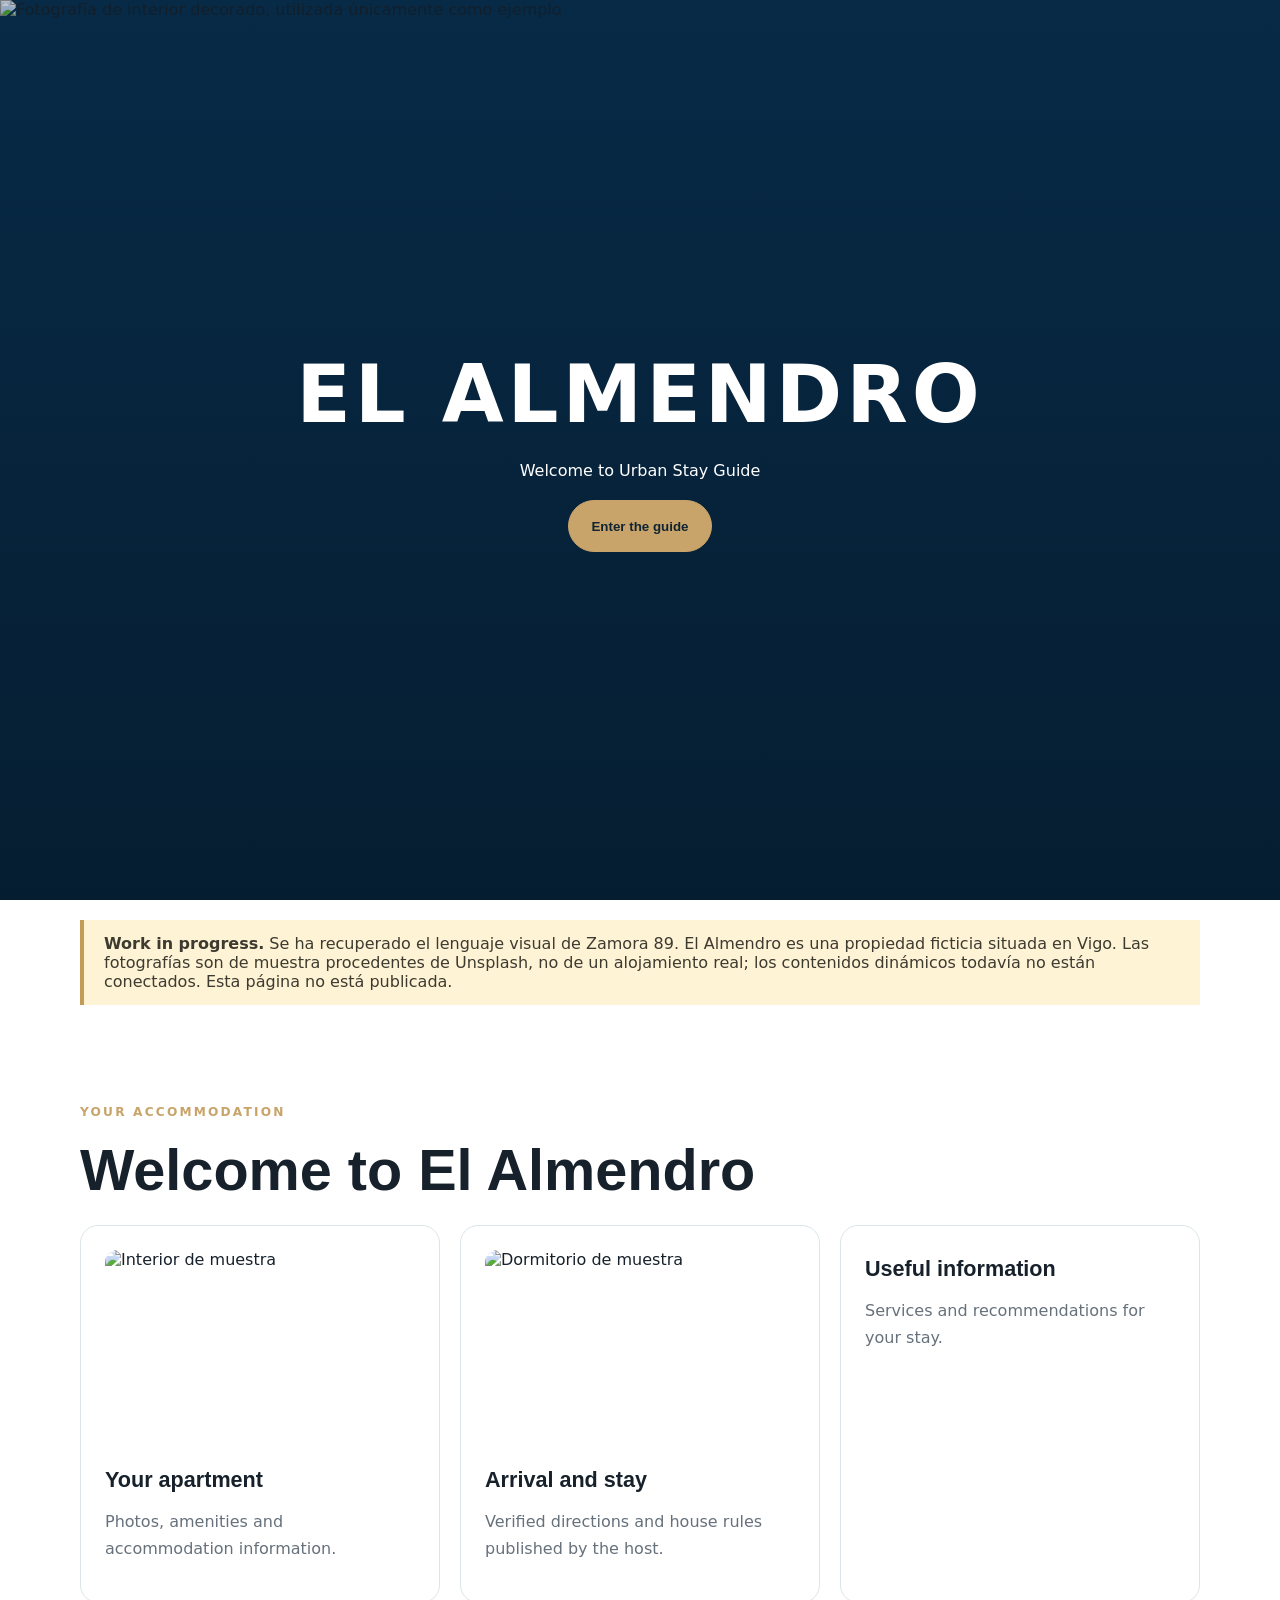
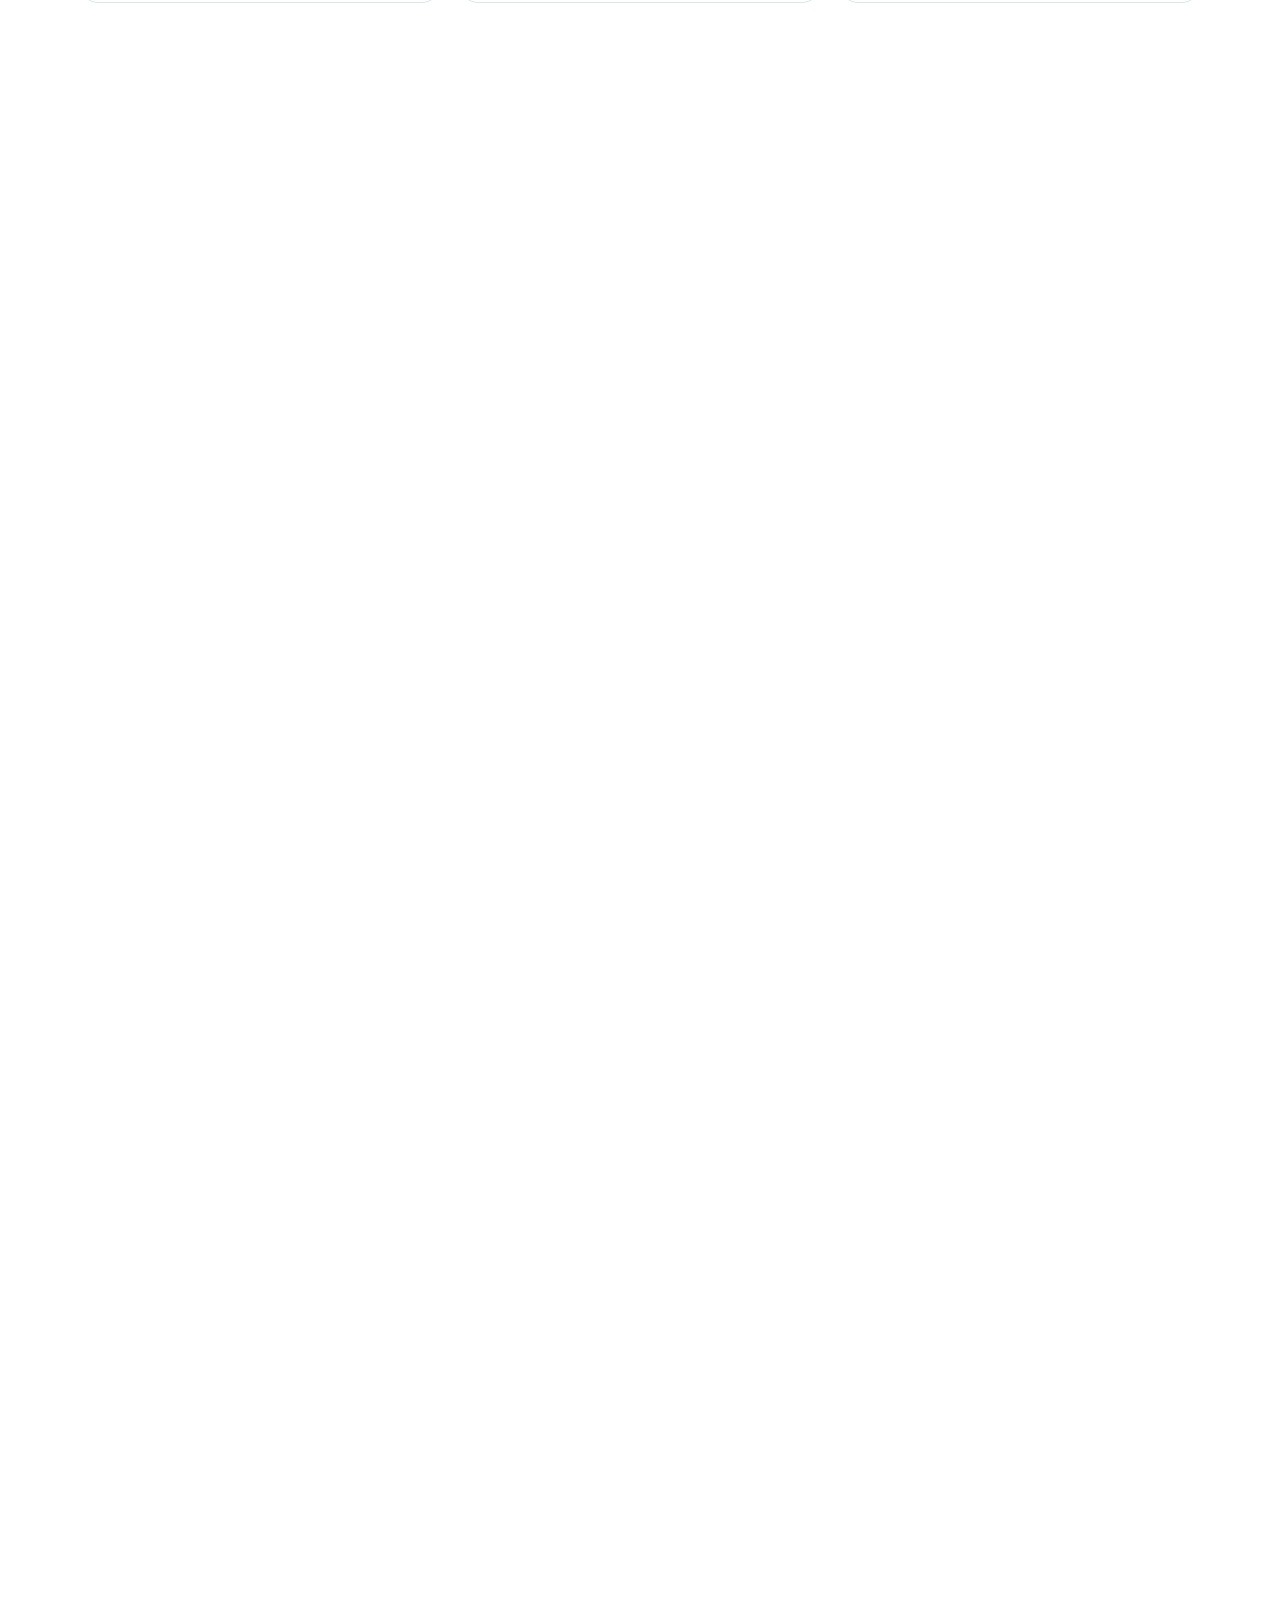
==== commit 60e292ad: "Activate event image support in public guide" ====
--- a/index.html
+++ b/index.html
@@ -1,6 +1,6 @@
 <!doctype html>
 <html lang="es" data-property-slug="el-almendro" data-public-api="https://wojfialcbjkviwyjiaqa.supabase.co/functions/v1/guest-guide-feed"><head><meta charset="utf-8"><meta name="viewport" content="width=device-width,initial-scale=1,viewport-fit=cover"><meta name="robots" content="noindex,nofollow"><meta name="theme-color" content="#082f4f"><title>El Almendro · Urban Stay Guide | Vista de prueba</title>
-<link rel="stylesheet" href="styles.css?v=20261104-5">
+<link rel="stylesheet" href="styles.css?v=20261104-6">
 <style>.welcome{background:#082f4f}.welcome>img{position:absolute;inset:0;width:100%;height:100%;object-fit:cover}.hero .preview-photo{width:100%;min-height:340px;object-fit:cover;border-radius:18px;box-shadow:0 18px 40px rgba(8,47,79,.16)}.sample-photo{width:100%;height:205px;object-fit:cover;border-radius:13px;margin-bottom:14px}.photo-caption{font-size:.8rem;color:#687b84}.guide-panel{overflow:hidden}.welcome__content h1{color:#fff}.welcome__content{position:relative}.preview-note{padding:14px 20px;background:#fff3d6;border-left:4px solid #c29b57;color:#3d3a30;margin:20px auto;max-width:1120px}.section{scroll-margin-top:90px}.preview-photo{display:grid;place-items:center;min-height:280px;background:linear-gradient(135deg,#123f5b,#66889b);color:#fff;text-align:center;padding:24px;border-radius:16px}.guide-panel{background:#fff;border:1px solid #dce5e8;border-radius:18px;padding:24px}.guide-panel p{line-height:1.7}.preview-grid{display:grid;grid-template-columns:repeat(auto-fit,minmax(240px,1fr));gap:20px;margin-top:24px}.preview-badge{display:inline-block;background:#fff1d7;color:#694d20;padding:6px 12px;border-radius:99px;font-size:.8rem;font-weight:700}</style>
 </head><body>
 <div class="welcome" id="welcome"><img src="https://images.unsplash.com/photo-1600210492486-724fe5c67fb0?auto=format&fit=crop&w=1600&q=85" alt="Fotografía de interior decorado, utilizada únicamente como ejemplo"><div class="welcome__shade"></div><div class="welcome__content"><div style="font-size:clamp(2rem,8vw,5rem);font-weight:800;letter-spacing:.05em;color:white">EL ALMENDRO</div><p>Bienvenido a Urban Stay Guide</p><button class="button button--gold" id="enterBtn">Entrar en la guía</button></div></div>
@@ -15,4 +15,4 @@
 <section class="section" id="promociones"><span class="eyebrow">VENTAJAS PARA HUÉSPEDES</span><h2>Promociones y experiencias</h2><div class="guide-panel"><p>Ofertas publicadas, activas y vigentes, únicamente cuando correspondan a El Almendro.</p></div></section>
 <section class="section" id="instalar"><span class="eyebrow">EN TU MÓVIL</span><h2>Tu guía, siempre a mano</h2><div class="guide-panel"><p>La instalación como aplicación se habilitará tras configurar y probar la versión publicada.</p></div></section>
 </main><footer><p>El Almendro · Urban Stay Guide</p><small>Versión de trabajo · No publicada</small><a href="#inicio">Volver arriba</a></footer>
-<script>const welcome=document.getElementById('welcome'),drawer=document.getElementById('drawer'),scrim=document.getElementById('scrim');document.getElementById('enterBtn').addEventListener('click',()=>welcome.classList.add('is-hidden'));function toggle(open){drawer.classList.toggle('is-open',open);scrim.classList.toggle('is-visible',open);drawer.setAttribute('aria-hidden',String(!open))}document.getElementById('menuBtn').addEventListener('click',()=>toggle(true));document.getElementById('closeMenu').addEventListener('click',()=>toggle(false));scrim.addEventListener('click',()=>toggle(false));drawer.querySelectorAll('a').forEach(a=>a.addEventListener('click',()=>toggle(false)));</script><script src="guide-languages.js"></script><script src="public-guide-adapter.js?v=20261104-5"></script></body></html>
+<script>const welcome=document.getElementById('welcome'),drawer=document.getElementById('drawer'),scrim=document.getElementById('scrim');document.getElementById('enterBtn').addEventListener('click',()=>welcome.classList.add('is-hidden'));function toggle(open){drawer.classList.toggle('is-open',open);scrim.classList.toggle('is-visible',open);drawer.setAttribute('aria-hidden',String(!open))}document.getElementById('menuBtn').addEventListener('click',()=>toggle(true));document.getElementById('closeMenu').addEventListener('click',()=>toggle(false));scrim.addEventListener('click',()=>toggle(false));drawer.querySelectorAll('a').forEach(a=>a.addEventListener('click',()=>toggle(false)));</script><script src="guide-languages.js"></script><script src="public-guide-adapter.js?v=20261104-7"></script></body></html>
--- a/styles.css
+++ b/styles.css
@@ -153,3 +153,11 @@
 #eventos [data-public-items] .guest-event-meta p{display:block;width:auto;min-height:0;max-width:100%;margin:0;padding:0;background:transparent;border-radius:0;text-align:left;line-height:1.5;overflow-wrap:break-word}
 #eventos [data-public-items] .guest-event-date{font-weight:800;color:var(--blue)}
 #eventos [data-public-items] .guest-event-time,#eventos [data-public-items] .event-venue{font-size:.9rem;color:var(--muted)}
+
+/* Guest guide agenda: responsive card layout */
+#eventos [data-public-items]{grid-template-columns:repeat(auto-fit,minmax(min(100%,250px),1fr));gap:16px}
+#eventos [data-public-items] .guide-panel{min-width:0;display:flex;flex-direction:column;align-items:stretch;padding:20px;overflow-wrap:anywhere}
+#eventos [data-public-items] .guide-panel h3{line-height:1.3;margin:0 0 12px}
+#eventos [data-public-items] .guide-panel a[data-more-link]{margin-top:auto;padding-top:12px;align-self:flex-start}
+#eventos [data-public-items] .guest-event-image{width:100%;aspect-ratio:16/9;object-fit:cover;display:block;border-radius:12px;margin:0 0 15px}
+@media(max-width:600px){#eventos [data-public-items]{grid-template-columns:1fr;gap:12px}#eventos [data-public-items] .guide-panel{padding:18px}#eventos [data-public-items] .guest-event-meta{gap:5px}}
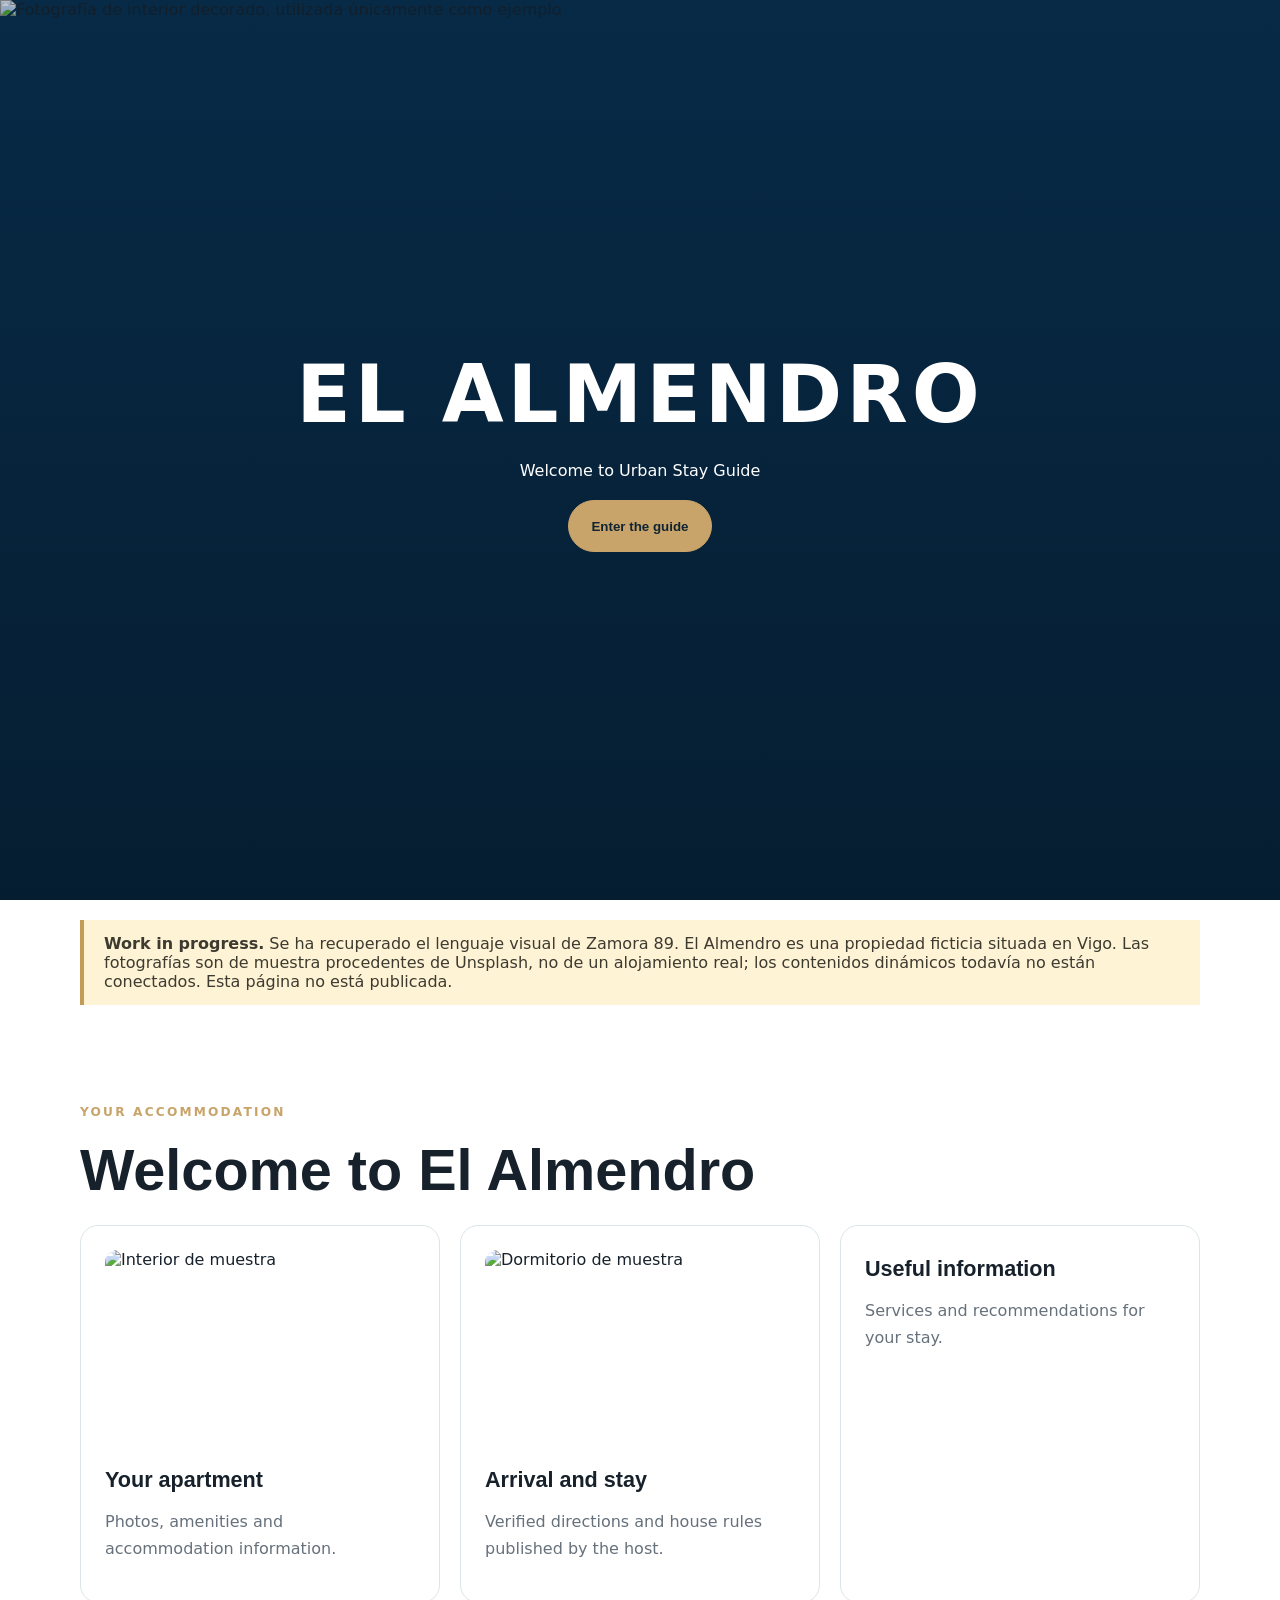
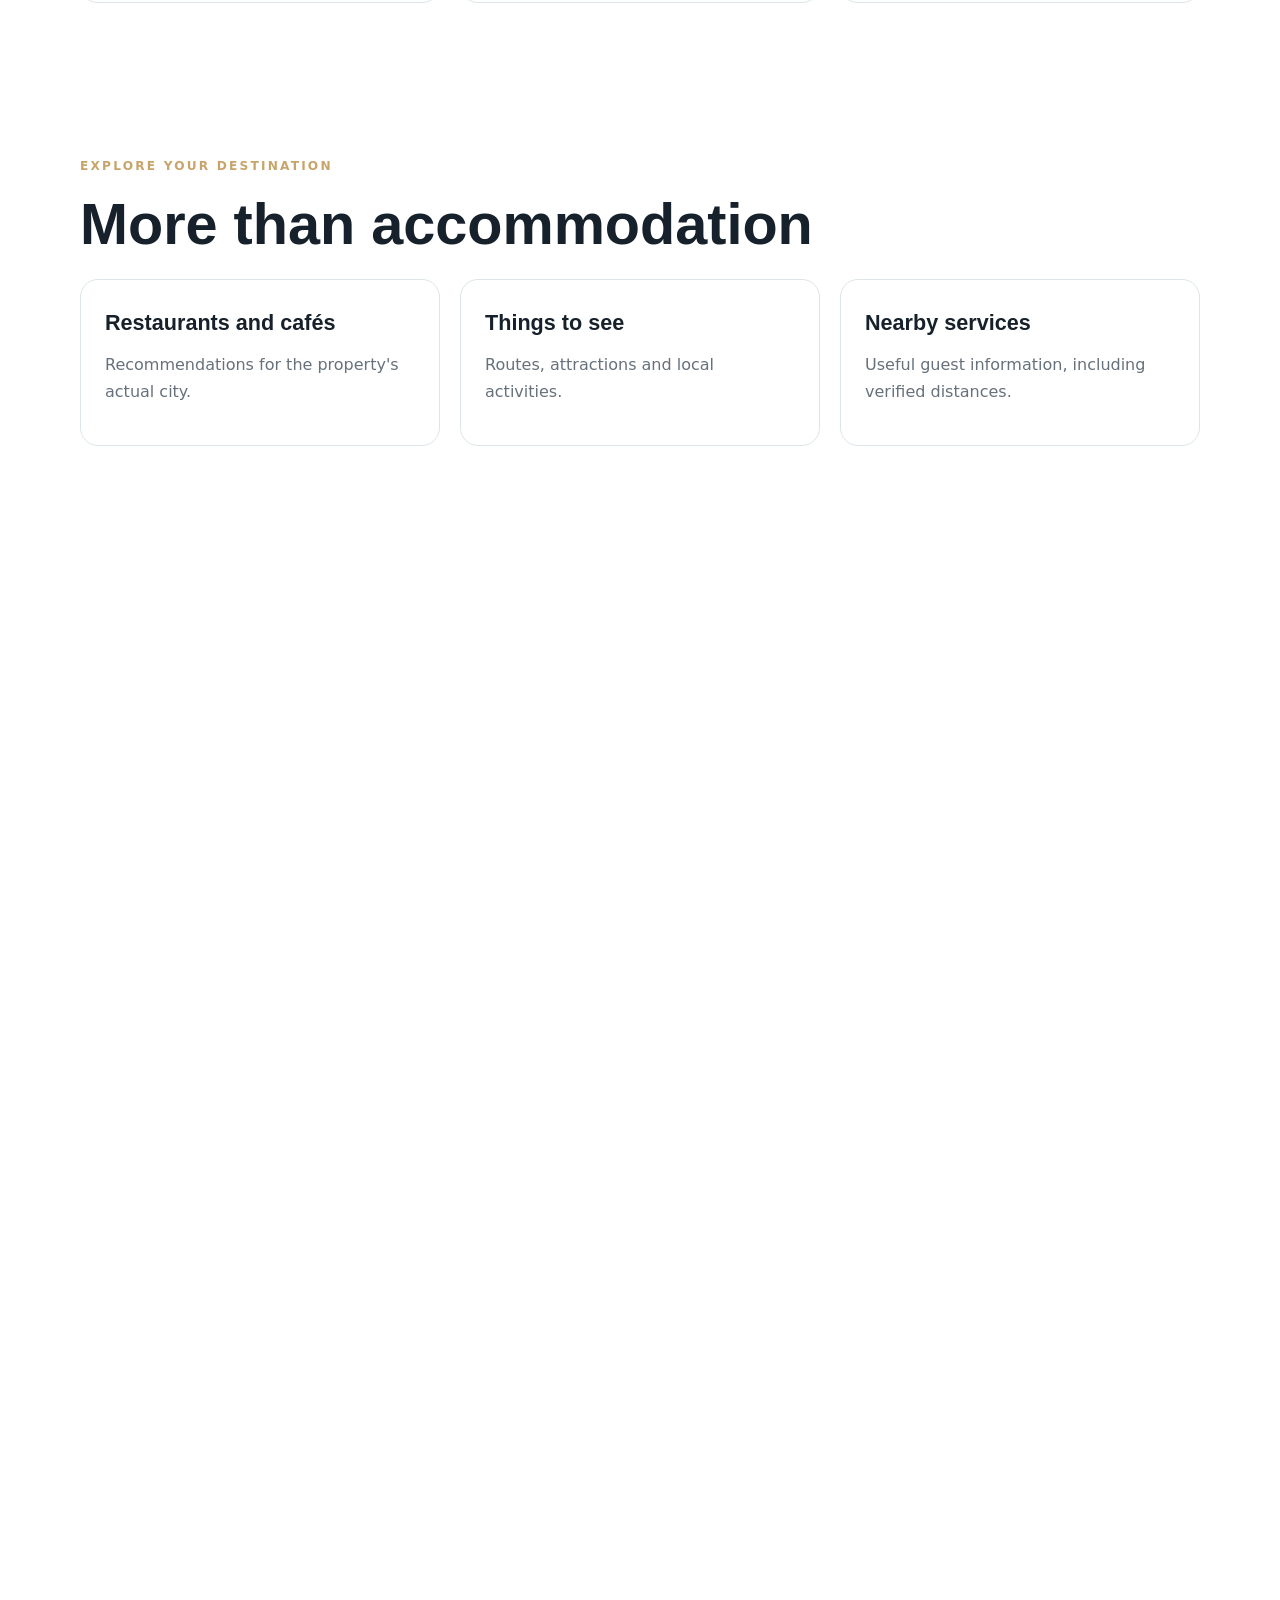
==== commit be8800cc: "Publish responsive collaborators and promotions styles" ====
--- a/index.html
+++ b/index.html
@@ -1,6 +1,6 @@
 <!doctype html>
 <html lang="es" data-property-slug="el-almendro" data-public-api="https://wojfialcbjkviwyjiaqa.supabase.co/functions/v1/guest-guide-feed"><head><meta charset="utf-8"><meta name="viewport" content="width=device-width,initial-scale=1,viewport-fit=cover"><meta name="robots" content="noindex,nofollow"><meta name="theme-color" content="#082f4f"><title>El Almendro · Urban Stay Guide | Vista de prueba</title>
-<link rel="stylesheet" href="styles.css?v=20261104-6">
+<link rel="stylesheet" href="styles.css?v=20261105-2">
 <style>.welcome{background:#082f4f}.welcome>img{position:absolute;inset:0;width:100%;height:100%;object-fit:cover}.hero .preview-photo{width:100%;min-height:340px;object-fit:cover;border-radius:18px;box-shadow:0 18px 40px rgba(8,47,79,.16)}.sample-photo{width:100%;height:205px;object-fit:cover;border-radius:13px;margin-bottom:14px}.photo-caption{font-size:.8rem;color:#687b84}.guide-panel{overflow:hidden}.welcome__content h1{color:#fff}.welcome__content{position:relative}.preview-note{padding:14px 20px;background:#fff3d6;border-left:4px solid #c29b57;color:#3d3a30;margin:20px auto;max-width:1120px}.section{scroll-margin-top:90px}.preview-photo{display:grid;place-items:center;min-height:280px;background:linear-gradient(135deg,#123f5b,#66889b);color:#fff;text-align:center;padding:24px;border-radius:16px}.guide-panel{background:#fff;border:1px solid #dce5e8;border-radius:18px;padding:24px}.guide-panel p{line-height:1.7}.preview-grid{display:grid;grid-template-columns:repeat(auto-fit,minmax(240px,1fr));gap:20px;margin-top:24px}.preview-badge{display:inline-block;background:#fff1d7;color:#694d20;padding:6px 12px;border-radius:99px;font-size:.8rem;font-weight:700}</style>
 </head><body>
 <div class="welcome" id="welcome"><img src="https://images.unsplash.com/photo-1600210492486-724fe5c67fb0?auto=format&fit=crop&w=1600&q=85" alt="Fotografía de interior decorado, utilizada únicamente como ejemplo"><div class="welcome__shade"></div><div class="welcome__content"><div style="font-size:clamp(2rem,8vw,5rem);font-weight:800;letter-spacing:.05em;color:white">EL ALMENDRO</div><p>Bienvenido a Urban Stay Guide</p><button class="button button--gold" id="enterBtn">Entrar en la guía</button></div></div>
--- a/styles.css
+++ b/styles.css
@@ -161,3 +161,10 @@
 #eventos [data-public-items] .guide-panel a[data-more-link]{margin-top:auto;padding-top:12px;align-self:flex-start}
 #eventos [data-public-items] .guest-event-image{width:100%;aspect-ratio:16/9;object-fit:cover;display:block;border-radius:12px;margin:0 0 15px}
 @media(max-width:600px){#eventos [data-public-items]{grid-template-columns:1fr;gap:12px}#eventos [data-public-items] .guide-panel{padding:18px}#eventos [data-public-items] .guest-event-meta{gap:5px}}
+
+/* Approved guest collaborators and promotions, mobile-first */
+#colaboradores [data-public-items],#promociones [data-public-items]{grid-template-columns:repeat(auto-fit,minmax(min(100%,250px),1fr));gap:16px}
+#colaboradores [data-public-items] .guide-panel,#promociones [data-public-items] .guide-panel{min-width:0;display:flex;flex-direction:column;overflow-wrap:anywhere;padding:20px}
+#colaboradores [data-public-items] .guide-panel h3,#promociones [data-public-items] .guide-panel h3{line-height:1.3;margin:0 0 12px}
+#colaboradores [data-public-items] .guide-panel a[data-more-link],#promociones [data-public-items] .guide-panel a[data-more-link]{margin-top:auto;padding-top:12px;align-self:flex-start}
+@media(max-width:600px){#colaboradores [data-public-items],#promociones [data-public-items]{grid-template-columns:1fr;gap:12px}#colaboradores [data-public-items] .guide-panel,#promociones [data-public-items] .guide-panel{padding:18px}}
